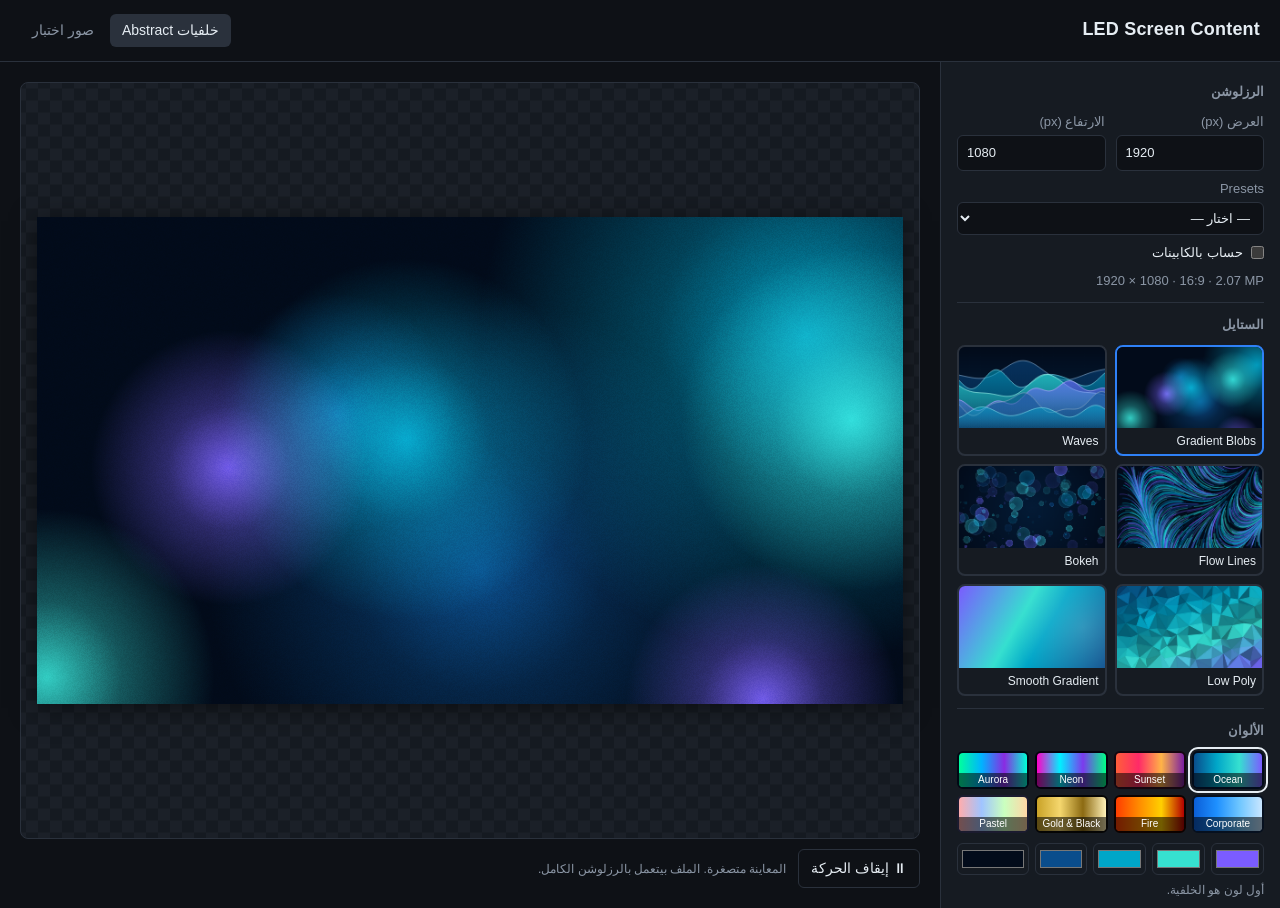
==== index.html @ d9a165c7 "Add company logo overlay to abstract backgrounds Upload an SVG or PNG logo (file picker or drag and " ====
<!doctype html>
<html lang="ar" dir="rtl">
<head>
  <meta charset="utf-8">
  <meta name="viewport" content="width=device-width, initial-scale=1">
  <title>LED Abstract Backgrounds</title>
  <meta name="description" content="خلفيات Abstract صور وفيديو لشاشات الإيفنتات بأي رزلوشن">
  <link rel="stylesheet" href="style.css">
</head>
<body>
  <header class="topbar">
    <h1>LED Screen Content</h1>
    <nav class="tabs" aria-label="الأقسام">
      <a href="index.html" aria-current="page">خلفيات Abstract</a>
      <a href="test-pattern.html" id="otherTab">صور اختبار</a>
    </nav>
  </header>

  <main class="layout">
    <aside class="panel" id="controls">

      <section>
        <h2>الرزلوشن</h2>
        <div class="row">
          <label>العرض (px)<input type="number" id="w" min="1" step="1" value="1920"></label>
          <label>الارتفاع (px)<input type="number" id="h" min="1" step="1" value="1080"></label>
        </div>
        <label>Presets<select id="preset"></select></label>
        <label class="check"><input type="checkbox" id="cabOn"> حساب بالكابينات</label>
        <div id="cabFields" class="cab-fields" hidden>
          <div class="row">
            <label>عدد الأعمدة<input type="number" id="cabCols" min="1" value="12"></label>
            <label>عدد الصفوف<input type="number" id="cabRows" min="1" value="4"></label>
          </div>
          <div class="row">
            <label>عرض الكابينة (px)<input type="number" id="cabW" min="1" value="128"></label>
            <label>ارتفاع الكابينة (px)<input type="number" id="cabH" min="1" value="128"></label>
          </div>
        </div>
        <p class="meta" id="meta"></p>
        <p class="warn" id="warn" hidden></p>
      </section>

      <section>
        <h2>الستايل</h2>
        <div class="styles" id="styles"></div>
      </section>

      <section>
        <h2>الألوان</h2>
        <div class="palettes" id="palettes"></div>
        <div class="colors" id="colors" dir="ltr">
          <input type="color" data-i="0" aria-label="لون الخلفية" title="الخلفية">
          <input type="color" data-i="1" aria-label="لون 1">
          <input type="color" data-i="2" aria-label="لون 2">
          <input type="color" data-i="3" aria-label="لون 3">
          <input type="color" data-i="4" aria-label="لون 4">
        </div>
        <p class="note">أول لون هو الخلفية.</p>
      </section>

      <section>
        <h2>الشكل</h2>
        <button type="button" id="reseed" class="ghost wide">🎲 شكل جديد</button>
        <label>الكثافة
          <input type="range" id="density" min="0" max="1" step="0.05" value="0.5">
        </label>
        <label class="check"><input type="checkbox" id="grain" checked> Grain خفيف (بيقلل الـ banding على الشاشة)</label>
      </section>

      <section>
        <h2>لوجو الشركة</h2>
        <label class="drop" id="logoDrop">
          <input type="file" id="logoFile" accept=".svg,.png,.webp,.jpg,.jpeg,image/svg+xml,image/png,image/webp,image/jpeg">
          <span id="logoDropText">اختار ملف SVG أو PNG، أو اسحبه هنا</span>
        </label>
        <div id="logoControls" hidden>
          <div class="logo-head">
            <img id="logoThumb" alt="">
            <div class="grow">
              <div id="logoName" class="logo-name"></div>
              <div id="logoPx" class="note"></div>
            </div>
            <button type="button" id="logoRemove" class="ghost small">إزالة</button>
          </div>
          <p class="warn" id="logoWarn" hidden></p>
          <label>الحجم (من ارتفاع الشاشة) <output id="logoSizeOut"></output>
            <input type="range" id="logoSize" min="0.03" max="1" step="0.01" value="0.25">
          </label>
          <div class="pos-wrap">
            <div class="pos-grid" id="logoPos" dir="ltr" role="group" aria-label="مكان اللوجو">
              <button type="button" data-a="tl" aria-label="فوق شمال">↖</button>
              <button type="button" data-a="t" aria-label="فوق">↑</button>
              <button type="button" data-a="tr" aria-label="فوق يمين">↗</button>
              <button type="button" data-a="l" aria-label="شمال">←</button>
              <button type="button" data-a="c" aria-label="النص">●</button>
              <button type="button" data-a="r" aria-label="يمين">→</button>
              <button type="button" data-a="bl" aria-label="تحت شمال">↙</button>
              <button type="button" data-a="b" aria-label="تحت">↓</button>
              <button type="button" data-a="br" aria-label="تحت يمين">↘</button>
            </div>
            <p class="note">اختار مكان، أو اسحب اللوجو بالماوس على المعاينة.</p>
          </div>
          <label>البعد عن الحافة
            <input type="range" id="logoMargin" min="0" max="0.25" step="0.005" value="0.05">
          </label>
          <label>الشفافية
            <input type="range" id="logoOpacity" min="0.1" max="1" step="0.05" value="1">
          </label>
        </div>
      </section>

      <section>
        <h2>الحركة (للفيديو)</h2>
        <label>السرعة
          <input type="range" id="speed" min="1" max="4" step="1" value="1">
        </label>
        <div class="row">
          <label>المدة
            <select id="secs">
              <option value="10">10 ثواني</option>
              <option value="15">15 ثانية</option>
              <option value="30" selected>30 ثانية</option>
              <option value="60">60 ثانية</option>
            </select>
          </label>
          <label>FPS
            <select id="fps">
              <option>25</option>
              <option selected>30</option>
              <option>50</option>
              <option>60</option>
            </select>
          </label>
        </div>
        <p class="note">الفيديو بيلف loop من غير قطع: آخر فريم بيكمّل على أول فريم.</p>
      </section>

      <section class="actions">
        <button type="button" id="dlPng" class="primary">تحميل صورة PNG</button>
        <button type="button" id="dlMp4" class="primary alt">تحميل فيديو MP4</button>
        <p class="warn" id="logoWarnShort" hidden></p>
        <p class="note" id="videoInfo"></p>
        <div class="progress" id="progress" hidden>
          <div class="bar"><span id="bar"></span></div>
          <div class="row">
            <span id="progressText" class="grow"></span>
            <button type="button" id="cancel" class="ghost">إلغاء</button>
          </div>
        </div>
        <p class="status" id="status" role="status"></p>
      </section>
    </aside>

    <section class="stage">
      <div class="canvas-wrap" id="wrap">
        <canvas id="canvas" dir="ltr"></canvas>
      </div>
      <div class="stage-bar">
        <button type="button" id="play" class="ghost">⏸ إيقاف الحركة</button>
        <span class="hint" id="hint">المعاينة متصغرة. الملف بيتعمل بالرزلوشن الكامل.</span>
      </div>
    </section>
  </main>

  <script src="save.js"></script>
  <script src="vendor/mp4-muxer.js"></script>
  <script src="generators.js"></script>
  <script src="logo.js"></script>
  <script src="video.js"></script>
  <script src="abstract.js"></script>
</body>
</html>
---- style.css ----
:root {
  --bg: #0e1116;
  --panel: #161b22;
  --line: #2a313c;
  --text: #e6edf3;
  --muted: #8b96a5;
  --accent: #2f81f7;
  --accent-text: #ffffff;
  --warn: #d29922;
  --err: #f85149;
  --ok: #3fb950;
  color-scheme: dark;
}

* { box-sizing: border-box; }

html, body { margin: 0; }

body {
  background: var(--bg);
  color: var(--text);
  font: 14px/1.5 "Segoe UI", Tahoma, Arial, sans-serif;
  min-height: 100vh;
}

.topbar {
  display: flex;
  align-items: baseline;
  gap: 12px;
  flex-wrap: wrap;
  padding: 14px 20px;
  border-bottom: 1px solid var(--line);
}
.topbar h1 { margin: 0; font-size: 18px; letter-spacing: .2px; }
.topbar .sub { color: var(--muted); font-size: 13px; }

.layout {
  display: grid;
  grid-template-columns: 340px 1fr;
  min-height: calc(100vh - 54px);
}

.panel {
  background: var(--panel);
  border-inline-end: 1px solid var(--line);
  padding: 8px 16px 24px;
  overflow-y: auto;
  max-height: calc(100vh - 54px);
  position: sticky;
  top: 0;
}

section { padding: 12px 0; border-bottom: 1px solid var(--line); }
section:last-child { border-bottom: 0; }

h2 { margin: 0 0 10px; font-size: 13px; font-weight: 700; color: var(--muted); text-transform: uppercase; }
h3 { margin: 16px 0 8px; font-size: 13px; color: var(--muted); font-weight: 600; }

label { display: block; font-size: 13px; color: var(--muted); margin-bottom: 8px; }

input[type=number], input[type=text], select {
  display: block;
  width: 100%;
  margin-top: 4px;
  padding: 7px 9px;
  background: var(--bg);
  color: var(--text);
  border: 1px solid var(--line);
  border-radius: 6px;
  font: inherit;
}
input[type=number] { direction: ltr; text-align: left; }
input:focus, select:focus, button:focus-visible { outline: 2px solid var(--accent); outline-offset: 1px; }
input:disabled { opacity: .55; }

.row { display: flex; gap: 10px; }
.row > label { flex: 1; }
.row.btns { flex-wrap: wrap; gap: 8px; }
.grow { flex: 1; }

.check { display: flex; align-items: center; gap: 8px; color: var(--text); cursor: pointer; }
.check input { margin: 0; accent-color: var(--accent); }
h2 .check { color: var(--muted); font-size: 13px; margin: 0; }
input.tiny { display: inline-block; width: 70px; margin: 0; padding: 3px 6px; }

.inline { display: flex; align-items: center; gap: 10px; margin-top: 10px; }
input[type=color] { width: 44px; height: 30px; border: 1px solid var(--line); background: none; border-radius: 6px; padding: 2px; }

.cab-fields { transition: opacity .15s; }
.cab-fields.off { opacity: .4; pointer-events: none; }

.seg { display: flex; flex-wrap: wrap; gap: 6px; }
.seg label { margin: 0; }
.seg input { position: absolute; opacity: 0; pointer-events: none; }
.seg span {
  display: inline-block;
  padding: 6px 10px;
  border: 1px solid var(--line);
  border-radius: 999px;
  color: var(--text);
  cursor: pointer;
  font-size: 13px;
}
.seg input:checked + span { background: var(--accent); border-color: var(--accent); color: var(--accent-text); }
.seg input:focus-visible + span { outline: 2px solid var(--accent); outline-offset: 1px; }

button {
  font: inherit;
  border-radius: 6px;
  padding: 8px 12px;
  cursor: pointer;
  border: 1px solid var(--line);
  background: transparent;
  color: var(--text);
}
button:disabled { opacity: .4; cursor: not-allowed; }
button.primary {
  width: 100%;
  background: var(--accent);
  border-color: var(--accent);
  color: var(--accent-text);
  font-weight: 700;
  padding: 11px;
  font-size: 15px;
}
button.ghost:hover:not(:disabled) { border-color: var(--muted); }
.actions .ghost { width: 100%; margin-top: 8px; }

.swatches { display: flex; gap: 8px; direction: ltr; }
.swatches button {
  flex: 1;
  padding: 10px 0;
  font-weight: 700;
  background: var(--c);
  color: #000;
  border-color: var(--line);
}
.swatches button[data-color="#0000ff"],
.swatches button[data-color="#000000"] { color: #fff; }

.meta { margin: 4px 0 0; color: var(--muted); direction: ltr; text-align: right; font-size: 13px; }
.warn { margin: 8px 0 0; color: var(--warn); font-size: 13px; }
.warn.err { color: var(--err); }
.status { min-height: 1.5em; margin: 10px 0 0; color: var(--ok); font-size: 13px; word-break: break-all; }
.status.err { color: var(--err); }

.stage {
  padding: 20px;
  display: flex;
  flex-direction: column;
  min-width: 0;
}
.canvas-wrap {
  flex: 1;
  display: flex;
  align-items: center;
  justify-content: center;
  background:
    repeating-conic-gradient(#1b2028 0% 25%, #151a21 0% 50%) 50% / 24px 24px;
  border: 1px solid var(--line);
  border-radius: 8px;
  padding: 16px;
  min-height: 300px;
}
canvas {
  display: block;
  max-width: 100%;
  max-height: calc(100vh - 170px);
  width: auto;
  height: auto;
  box-shadow: 0 4px 24px rgba(0, 0, 0, .5);
}
.hint { color: var(--muted); font-size: 12px; margin: 10px 0 0; text-align: center; }

@media (max-width: 820px) {
  .layout { grid-template-columns: 1fr; }
  .panel { position: static; max-height: none; border-inline-end: 0; border-bottom: 1px solid var(--line); padding: 8px 16px 16px; }
  .stage { padding: 16px; order: -1; }
  .canvas-wrap { min-height: 180px; padding: 8px; }
  canvas { max-height: 50vh; }
}

[hidden] { display: none !important; }
.row.btns input { margin-top: 0; min-width: 0; }

/* ---------- navigation ---------- */
.tabs { display: flex; gap: 4px; margin-inline-start: auto; }
.tabs a {
  color: var(--muted);
  text-decoration: none;
  padding: 6px 12px;
  border-radius: 6px;
  font-size: 14px;
}
.tabs a:hover { color: var(--text); background: var(--panel); }
.tabs a[aria-current="page"] { color: var(--text); background: var(--line); }

/* ---------- abstract page ---------- */
.note { color: var(--muted); font-size: 12px; margin: 6px 0 0; }
button.wide { width: 100%; margin-bottom: 10px; }
button.primary.alt { margin-top: 8px; background: transparent; color: var(--text); border-color: var(--accent); }
button.primary.alt:hover:not(:disabled) { background: rgba(47, 129, 247, .15); }
input[type=range] { width: 100%; margin-top: 6px; accent-color: var(--accent); }

.styles { display: grid; grid-template-columns: 1fr 1fr; gap: 8px; }
.style-btn {
  padding: 0;
  overflow: hidden;
  display: flex;
  flex-direction: column;
  border: 2px solid var(--line);
  border-radius: 8px;
}
.style-btn canvas { display: block; width: 100%; height: auto; aspect-ratio: 16 / 9; box-shadow: none; max-height: none; }
.style-btn span { padding: 4px 6px; font-size: 12px; text-align: center; }
.style-btn[aria-pressed="true"] { border-color: var(--accent); }

.palettes { display: grid; grid-template-columns: repeat(4, 1fr); gap: 6px; }
.pal-btn {
  height: 38px;
  padding: 0;
  border: 2px solid;
  border-radius: 6px;
  position: relative;
  outline-offset: 2px;
}
.pal-btn span {
  position: absolute;
  inset: auto 0 0 0;
  font-size: 10px;
  line-height: 1.4;
  background: rgba(0, 0, 0, .55);
  color: #fff;
  border-radius: 0 0 4px 4px;
}
.pal-btn[aria-pressed="true"] { outline: 2px solid var(--text); }
.colors { display: flex; gap: 6px; margin-top: 10px; }
.colors input { flex: 1; width: auto; height: 32px; }
.colors input:first-child { flex: 1.4; }

.progress { margin-top: 12px; }
.progress .bar { height: 8px; background: var(--bg); border: 1px solid var(--line); border-radius: 999px; overflow: hidden; }
.progress .bar span { display: block; height: 100%; width: 0; background: var(--accent); transition: width .2s; }
.progress .row { align-items: center; margin-top: 8px; font-size: 13px; }
.progress .ghost { width: auto; margin: 0; padding: 4px 12px; }

.stage-bar { display: flex; align-items: center; gap: 12px; margin-top: 10px; flex-wrap: wrap; }
.stage-bar .hint { margin: 0; text-align: start; }
#wrap canvas { max-width: none; max-height: none; }

/* ---------- logo ---------- */
.drop {
  display: block;
  position: relative;
  border: 1px dashed var(--muted);
  border-radius: 8px;
  padding: 14px 10px;
  text-align: center;
  color: var(--text);
  cursor: pointer;
  margin-bottom: 10px;
}
.drop:hover, .drop.over { border-color: var(--accent); background: rgba(47, 129, 247, .08); }
.drop input { position: absolute; inset: 0; opacity: 0; cursor: pointer; width: 100%; }
.drop:focus-within { outline: 2px solid var(--accent); outline-offset: 1px; }
.logo-head { display: flex; align-items: center; gap: 10px; margin-bottom: 10px; }
.logo-head img {
  width: 56px; height: 40px; object-fit: contain;
  background: repeating-conic-gradient(#3a414c 0% 25%, #2a313c 0% 50%) 50% / 10px 10px;
  border-radius: 4px; border: 1px solid var(--line);
}
.logo-name { font-size: 13px; word-break: break-all; }
button.small { padding: 4px 10px; font-size: 12px; }
output { color: var(--text); direction: ltr; unicode-bidi: isolate; }
.pos-wrap { display: flex; gap: 12px; align-items: center; margin-bottom: 10px; }
.pos-grid { display: grid; grid-template-columns: repeat(3, 34px); gap: 4px; flex: none; }
.pos-grid button { padding: 0; height: 30px; font-size: 14px; line-height: 1; }
.pos-grid button[aria-pressed="true"] { background: var(--accent); border-color: var(--accent); color: var(--accent-text); }
#canvas.logo-hover { cursor: grab; }
#canvas.logo-drag { cursor: grabbing; }
#canvas.has-logo { touch-action: none; }
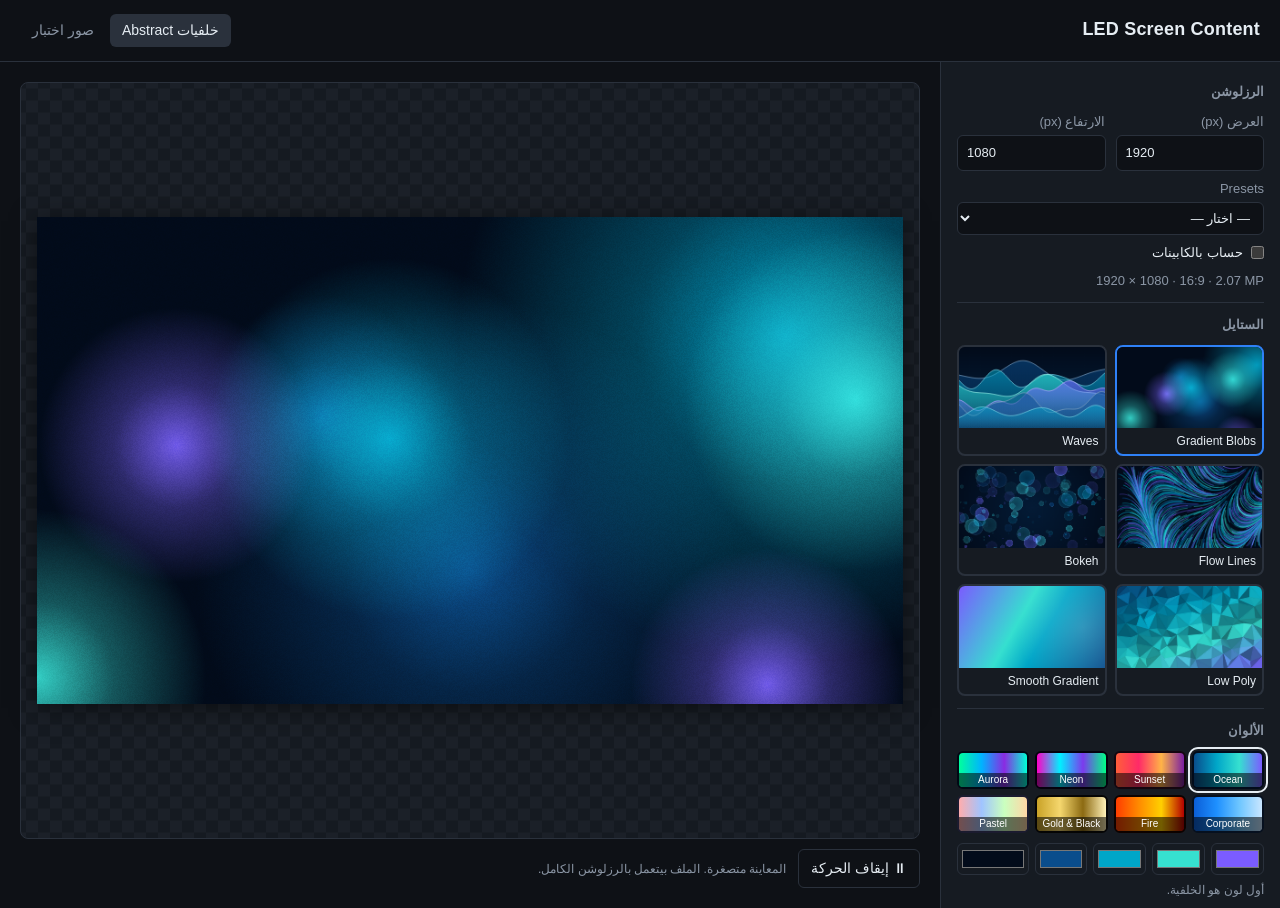
==== commit 82bfcd32: "Add event name text overlay to abstract backgrounds A title and optional second line drawn over the " ====
--- a/index.html
+++ b/index.html
@@ -5,6 +5,9 @@
   <meta name="viewport" content="width=device-width, initial-scale=1">
   <title>LED Abstract Backgrounds</title>
   <meta name="description" content="خلفيات Abstract صور وفيديو لشاشات الإيفنتات بأي رزلوشن">
+  <link rel="preconnect" href="https://fonts.googleapis.com">
+  <link rel="preconnect" href="https://fonts.gstatic.com" crossorigin>
+  <link rel="stylesheet" href="https://fonts.googleapis.com/css2?family=Almarai:wght@400;700;800&family=Cairo:wght@400;700;900&family=Montserrat:wght@400;700;900&family=Tajawal:wght@400;700;900&display=swap">
   <link rel="stylesheet" href="style.css">
 </head>
 <body>
@@ -111,6 +114,48 @@
       </section>
 
       <section>
+        <h2>اسم الإيفنت</h2>
+        <label>النص الرئيسي<input type="text" id="textTitle" maxlength="200" placeholder="مثال: ملتقى الابتكار 2026"></label>
+        <label>سطر تاني (اختياري)<input type="text" id="textSub" maxlength="200" placeholder="مثال: القاهرة · 20 نوفمبر"></label>
+        <div id="textOptions" hidden>
+          <div class="row">
+            <label>الخط<select id="textFont"></select></label>
+            <label>السُمك
+              <select id="textWeight">
+                <option value="400">عادي</option>
+                <option value="700" selected>Bold</option>
+                <option value="900">Black</option>
+              </select>
+            </label>
+          </div>
+          <label>الحجم (من ارتفاع الشاشة) <output id="textSizeOut"></output>
+            <input type="range" id="textSize" min="0.02" max="0.6" step="0.005" value="0.12">
+          </label>
+          <div class="pos-wrap">
+            <div class="pos-grid" id="textPos" dir="ltr" role="group" aria-label="مكان النص">
+              <button type="button" data-a="tl" aria-label="فوق شمال">↖</button>
+              <button type="button" data-a="t" aria-label="فوق">↑</button>
+              <button type="button" data-a="tr" aria-label="فوق يمين">↗</button>
+              <button type="button" data-a="l" aria-label="شمال">←</button>
+              <button type="button" data-a="c" aria-label="النص">●</button>
+              <button type="button" data-a="r" aria-label="يمين">→</button>
+              <button type="button" data-a="bl" aria-label="تحت شمال">↙</button>
+              <button type="button" data-a="b" aria-label="تحت">↓</button>
+              <button type="button" data-a="br" aria-label="تحت يمين">↘</button>
+            </div>
+            <p class="note">اختار مكان، أو اسحب النص بالماوس على المعاينة.</p>
+          </div>
+          <label>البعد عن الحافة
+            <input type="range" id="textMargin" min="0" max="0.25" step="0.005" value="0.05">
+          </label>
+          <div class="row text-row">
+            <label class="inline">اللون <input type="color" id="textColor" value="#ffffff"></label>
+            <label class="check"><input type="checkbox" id="textShadow" checked> ظل خفيف</label>
+          </div>
+        </div>
+      </section>
+
+      <section>
         <h2>الحركة (للفيديو)</h2>
         <label>السرعة
           <input type="range" id="speed" min="1" max="4" step="1" value="1">
@@ -167,6 +212,7 @@
   <script src="vendor/mp4-muxer.js"></script>
   <script src="generators.js"></script>
   <script src="logo.js"></script>
+  <script src="text.js"></script>
   <script src="video.js"></script>
   <script src="abstract.js"></script>
 </body>
--- a/style.css
+++ b/style.css
@@ -279,3 +279,5 @@
 #canvas.logo-hover { cursor: grab; }
 #canvas.logo-drag { cursor: grabbing; }
 #canvas.has-logo { touch-action: none; }
+.text-row { align-items: center; justify-content: space-between; }
+.text-row label { flex: none; margin: 0; }
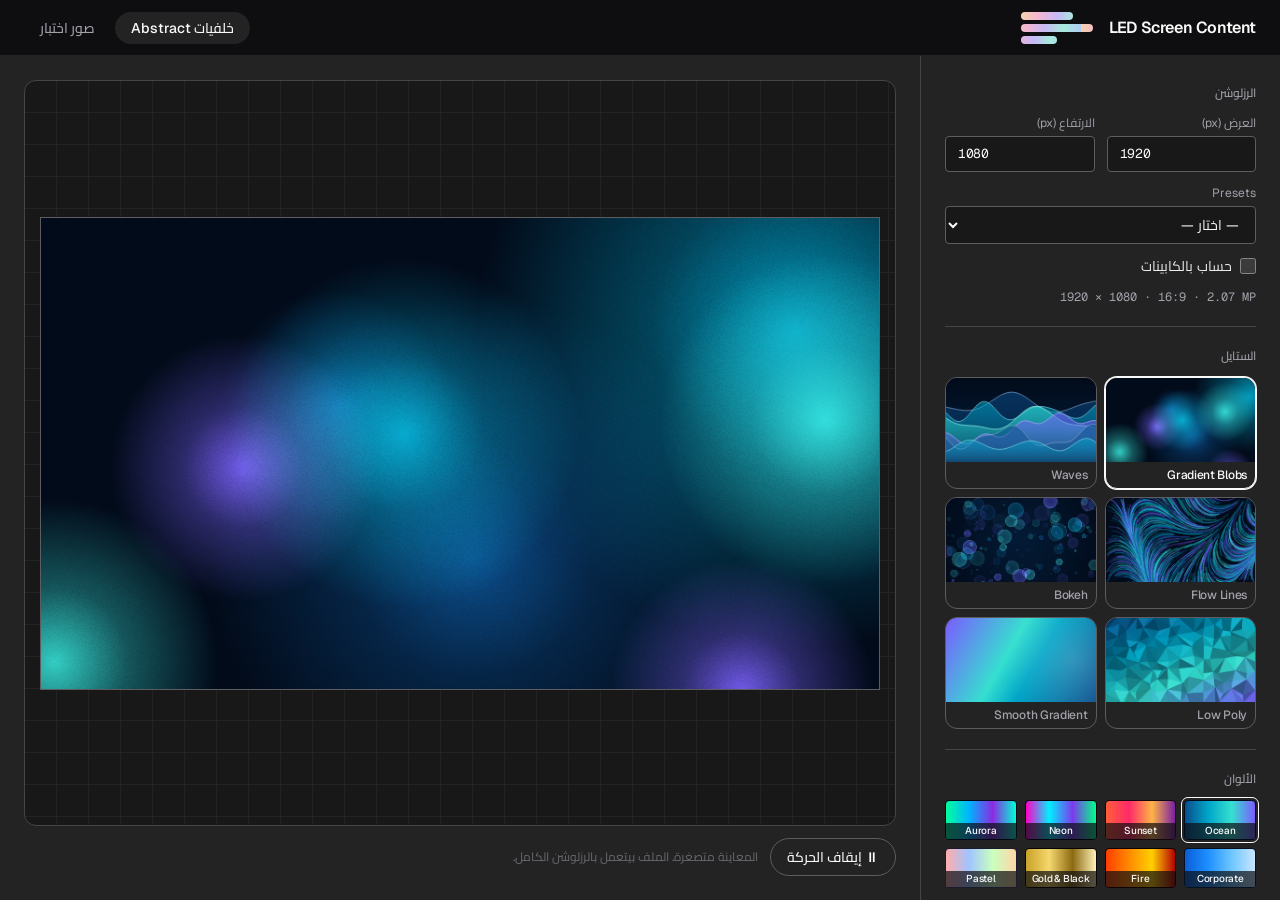
==== commit 0ff3ef4b: "Restyle both pages with a dark console theme Charcoal canvas with a darker sticky nav band, hairline" ====
--- a/index.html
+++ b/index.html
@@ -7,12 +7,13 @@
   <meta name="description" content="خلفيات Abstract صور وفيديو لشاشات الإيفنتات بأي رزلوشن">
   <link rel="preconnect" href="https://fonts.googleapis.com">
   <link rel="preconnect" href="https://fonts.gstatic.com" crossorigin>
-  <link rel="stylesheet" href="https://fonts.googleapis.com/css2?family=Almarai:wght@400;700;800&family=Cairo:wght@400;700;900&family=Montserrat:wght@400;700;900&family=Tajawal:wght@400;700;900&display=swap">
+  <link rel="stylesheet" href="https://fonts.googleapis.com/css2?family=Almarai:wght@400;700;800&family=Cairo:wght@400;500;600;700;900&family=Geist:wght@400;500;600;700&family=Geist+Mono:wght@400;500&family=Montserrat:wght@400;700;900&family=Tajawal:wght@400;700;900&display=swap">
   <link rel="stylesheet" href="style.css">
 </head>
 <body>
   <header class="topbar">
     <h1>LED Screen Content</h1>
+    <span class="aurora" aria-hidden="true"><i></i><i></i><i></i></span>
     <nav class="tabs" aria-label="الأقسام">
       <a href="index.html" aria-current="page">خلفيات Abstract</a>
       <a href="test-pattern.html" id="otherTab">صور اختبار</a>
--- a/style.css
+++ b/style.css
@@ -1,14 +1,31 @@
+/* Midnight console theme: one dark-gray world, white as the only action colour,
+   hairline borders for structure, and the aurora gradient as pure decoration. */
 :root {
-  --bg: #0e1116;
-  --panel: #161b22;
-  --line: #2a313c;
-  --text: #e6edf3;
-  --muted: #8b96a5;
-  --accent: #2f81f7;
-  --accent-text: #ffffff;
-  --warn: #d29922;
-  --err: #f85149;
-  --ok: #3fb950;
+  /* colours */
+  --color-console-charcoal: #232324;
+  --color-bone-white: #fafafa;
+  --color-true-black: #000000;
+  --color-off-white: #ebeced;
+  --color-mute-gray: #a1a1aa;
+  --color-wire-gray: #5c5c61;
+  --color-recess-black: #181818;
+  --color-nav-ink: #0e0e10;
+  --color-smoke: #454546;
+  --color-ash: #696970;
+  --gradient-aurora: linear-gradient(to right, #f6d1ac, #f3b5d2, #c7b8f5, #a7eadc, #afcdf6);
+
+  /* type: Geist for Latin; Arabic glyphs fall back to Cairo */
+  --font-sans: "Geist", "Cairo", Inter, system-ui, -apple-system, "Segoe UI", sans-serif;
+  --font-mono: "Geist Mono", "Cairo", "JetBrains Mono", ui-monospace, Menlo, Consolas, monospace;
+  --tracking: -0.025em;
+
+  /* shape: closed radius scale 4 / 12 / 9999 */
+  --radius-sm: 4px;
+  --radius-card: 12px;
+  --radius-pill: 9999px;
+  --shadow-subtle: rgba(0, 0, 0, 0.1) 0px 1px 3px 0px, rgba(0, 0, 0, 0.1) 0px 1px 2px -1px;
+
+  --nav-h: 56px;
   color-scheme: dark;
 }
 
@@ -17,135 +34,225 @@
 html, body { margin: 0; }
 
 body {
-  background: var(--bg);
-  color: var(--text);
-  font: 14px/1.5 "Segoe UI", Tahoma, Arial, sans-serif;
+  background: var(--color-console-charcoal);
+  color: var(--color-bone-white);
+  font-family: var(--font-sans);
+  font-size: 14px;
+  line-height: 20px;
+  font-weight: 400;
   min-height: 100vh;
-}
-
+  -webkit-font-smoothing: antialiased;
+}
+
+/* Negative tracking only on Latin/numeric text: on Arabic it breaks letter joining. */
+.latin, h1, output, .meta, .mono, input[type=number], .style-btn span, .pal-btn span, .pos-grid button {
+  letter-spacing: var(--tracking);
+  font-feature-settings: "ss01" on, "cv11" on;
+}
+.mono, .meta { font-family: var(--font-mono); letter-spacing: 0; }
+
+/* ---------- navigation ---------- */
 .topbar {
+  position: sticky;
+  top: 0;
+  z-index: 10;
   display: flex;
-  align-items: baseline;
-  gap: 12px;
-  flex-wrap: wrap;
-  padding: 14px 20px;
-  border-bottom: 1px solid var(--line);
-}
-.topbar h1 { margin: 0; font-size: 18px; letter-spacing: .2px; }
-.topbar .sub { color: var(--muted); font-size: 13px; }
-
+  align-items: center;
+  gap: 16px;
+  height: var(--nav-h);
+  padding: 0 24px;
+  background: var(--color-nav-ink);
+  border-bottom: 1px solid var(--color-console-charcoal);
+}
+.topbar h1 {
+  margin: 0;
+  font-size: 16px;
+  line-height: 24px;
+  font-weight: 600;
+  white-space: nowrap;
+}
+
+/* the one decorative splash of colour: fragmented aurora bars */
+.aurora { display: flex; flex-direction: column; gap: 4px; width: 72px; flex: none; }
+.aurora i { display: block; height: 8px; border-radius: var(--radius-pill); background: var(--gradient-aurora); background-size: 72px 8px; }
+.aurora i:nth-child(1) { width: 52px; }
+.aurora i:nth-child(2) { width: 72px; margin-inline-start: 12px; background-position: -12px 0; }
+.aurora i:nth-child(3) { width: 36px; margin-inline-start: 24px; background-position: -24px 0; }
+[dir=rtl] .aurora i:nth-child(2) { margin-inline-start: 0; margin-inline-end: 12px; }
+[dir=rtl] .aurora i:nth-child(3) { margin-inline-start: 0; margin-inline-end: 24px; }
+.aurora { direction: ltr; }
+
+.tabs { display: flex; gap: 4px; margin-inline-start: auto; }
+.tabs a {
+  color: var(--color-mute-gray);
+  text-decoration: none;
+  padding: 6px 16px;
+  border-radius: var(--radius-pill);
+  font-size: 14px;
+  font-weight: 500;
+}
+.tabs a:hover { color: var(--color-bone-white); }
+.tabs a[aria-current="page"] { color: var(--color-bone-white); background: var(--color-console-charcoal); }
+.tabs a:focus-visible { outline: 1px solid var(--color-bone-white); outline-offset: 2px; }
+
+/* ---------- layout ---------- */
 .layout {
   display: grid;
-  grid-template-columns: 340px 1fr;
-  min-height: calc(100vh - 54px);
+  grid-template-columns: 360px 1fr;
+  min-height: calc(100vh - var(--nav-h));
 }
 
 .panel {
-  background: var(--panel);
-  border-inline-end: 1px solid var(--line);
-  padding: 8px 16px 24px;
+  border-inline-end: 1px solid var(--color-smoke);
+  padding: 8px 24px 32px;
   overflow-y: auto;
-  max-height: calc(100vh - 54px);
+  max-height: calc(100vh - var(--nav-h));
   position: sticky;
-  top: 0;
-}
-
-section { padding: 12px 0; border-bottom: 1px solid var(--line); }
+  top: var(--nav-h);
+}
+
+section { padding: 20px 0; border-bottom: 1px solid var(--color-smoke); }
 section:last-child { border-bottom: 0; }
 
-h2 { margin: 0 0 10px; font-size: 13px; font-weight: 700; color: var(--muted); text-transform: uppercase; }
-h3 { margin: 16px 0 8px; font-size: 13px; color: var(--muted); font-weight: 600; }
-
-label { display: block; font-size: 13px; color: var(--muted); margin-bottom: 8px; }
-
+h2 {
+  margin: 0 0 12px;
+  font-size: 12px;
+  line-height: 18px;
+  font-weight: 500;
+  color: var(--color-mute-gray);
+}
+h3 { margin: 20px 0 8px; font-size: 12px; line-height: 18px; color: var(--color-mute-gray); font-weight: 500; }
+
+label { display: block; font-size: 12px; line-height: 18px; color: var(--color-mute-gray); margin-bottom: 12px; }
+
+/* ---------- inputs: recessed into the canvas ---------- */
 input[type=number], input[type=text], select {
   display: block;
   width: 100%;
   margin-top: 4px;
-  padding: 7px 9px;
-  background: var(--bg);
-  color: var(--text);
-  border: 1px solid var(--line);
-  border-radius: 6px;
+  padding: 8px 12px;
+  background: var(--color-recess-black);
+  color: var(--color-bone-white);
+  border: 1px solid var(--color-wire-gray);
+  border-radius: var(--radius-sm);
   font: inherit;
-}
-input[type=number] { direction: ltr; text-align: left; }
-input:focus, select:focus, button:focus-visible { outline: 2px solid var(--accent); outline-offset: 1px; }
-input:disabled { opacity: .55; }
-
-.row { display: flex; gap: 10px; }
+  font-size: 14px;
+}
+input::placeholder { color: var(--color-ash); }
+input[type=number] { direction: ltr; text-align: left; font-family: var(--font-mono); font-size: 13px; }
+input:focus, select:focus { outline: none; border-color: var(--color-bone-white); }
+button:focus-visible, .seg input:focus-visible + span { outline: 1px solid var(--color-bone-white); outline-offset: 2px; }
+input:disabled, select:disabled { opacity: .5; }
+
+input[type=range] { width: 100%; margin-top: 8px; accent-color: var(--color-bone-white); }
+input[type=range]:disabled { opacity: .35; }
+input[type=color] {
+  width: 44px; height: 32px; padding: 2px;
+  border: 1px solid var(--color-wire-gray);
+  border-radius: var(--radius-sm);
+  background: var(--color-recess-black);
+  cursor: pointer;
+}
+
+.row { display: flex; gap: 12px; }
 .row > label { flex: 1; }
 .row.btns { flex-wrap: wrap; gap: 8px; }
+.row.btns input { margin-top: 0; min-width: 0; }
 .grow { flex: 1; }
 
-.check { display: flex; align-items: center; gap: 8px; color: var(--text); cursor: pointer; }
-.check input { margin: 0; accent-color: var(--accent); }
-h2 .check { color: var(--muted); font-size: 13px; margin: 0; }
-input.tiny { display: inline-block; width: 70px; margin: 0; padding: 3px 6px; }
-
-.inline { display: flex; align-items: center; gap: 10px; margin-top: 10px; }
-input[type=color] { width: 44px; height: 30px; border: 1px solid var(--line); background: none; border-radius: 6px; padding: 2px; }
+.check { display: flex; align-items: center; gap: 8px; color: var(--color-off-white); cursor: pointer; font-size: 14px; line-height: 20px; }
+.check input { margin: 0; accent-color: var(--color-bone-white); width: 16px; height: 16px; }
+h2 .check { color: var(--color-mute-gray); font-size: 12px; margin: 0; }
+input.tiny { display: inline-block; width: 72px; margin: 0; padding: 4px 8px; }
+
+.inline { display: flex; align-items: center; gap: 12px; margin-top: 12px; }
 
 .cab-fields { transition: opacity .15s; }
 .cab-fields.off { opacity: .4; pointer-events: none; }
 
-.seg { display: flex; flex-wrap: wrap; gap: 6px; }
+/* segmented choice (test-pattern backgrounds) */
+.seg { display: flex; flex-wrap: wrap; gap: 8px; }
 .seg label { margin: 0; }
 .seg input { position: absolute; opacity: 0; pointer-events: none; }
 .seg span {
   display: inline-block;
-  padding: 6px 10px;
-  border: 1px solid var(--line);
-  border-radius: 999px;
-  color: var(--text);
+  padding: 4px 12px;
+  border: 1px solid var(--color-wire-gray);
+  border-radius: var(--radius-pill);
+  color: var(--color-off-white);
   cursor: pointer;
   font-size: 13px;
 }
-.seg input:checked + span { background: var(--accent); border-color: var(--accent); color: var(--accent-text); }
-.seg input:focus-visible + span { outline: 2px solid var(--accent); outline-offset: 1px; }
-
+.seg input:checked + span { background: var(--color-bone-white); border-color: var(--color-bone-white); color: var(--color-true-black); font-weight: 500; }
+
+/* ---------- buttons: pills only ---------- */
 button {
   font: inherit;
-  border-radius: 6px;
-  padding: 8px 12px;
+  font-size: 14px;
+  font-weight: 500;
+  border-radius: var(--radius-pill);
+  padding: 8px 16px;
   cursor: pointer;
-  border: 1px solid var(--line);
+  border: 1px solid var(--color-wire-gray);
   background: transparent;
-  color: var(--text);
+  color: var(--color-bone-white);
 }
 button:disabled { opacity: .4; cursor: not-allowed; }
+button.ghost:hover:not(:disabled) { border-color: var(--color-bone-white); }
+
 button.primary {
   width: 100%;
-  background: var(--accent);
-  border-color: var(--accent);
-  color: var(--accent-text);
-  font-weight: 700;
-  padding: 11px;
-  font-size: 15px;
-}
-button.ghost:hover:not(:disabled) { border-color: var(--muted); }
+  padding: 10px 20px;
+  background: var(--color-bone-white);
+  border-color: var(--color-bone-white);
+  color: var(--color-nav-ink);
+  box-shadow: var(--shadow-subtle);
+}
+button.primary.alt {
+  margin-top: 8px;
+  background: transparent;
+  border-color: var(--color-wire-gray);
+  color: var(--color-bone-white);
+  box-shadow: none;
+}
+button.primary.alt:hover:not(:disabled) { border-color: var(--color-bone-white); }
 .actions .ghost { width: 100%; margin-top: 8px; }
-
+button.wide { width: 100%; margin-bottom: 12px; }
+button.small { padding: 4px 12px; font-size: 12px; }
+
+/* full-field colour buttons are content, not chrome: they keep their colours */
 .swatches { display: flex; gap: 8px; direction: ltr; }
 .swatches button {
   flex: 1;
-  padding: 10px 0;
-  font-weight: 700;
+  padding: 8px 0;
+  font-family: var(--font-mono);
   background: var(--c);
-  color: #000;
-  border-color: var(--line);
+  color: var(--color-true-black);
+  border-color: var(--color-wire-gray);
 }
 .swatches button[data-color="#0000ff"],
-.swatches button[data-color="#000000"] { color: #fff; }
-
-.meta { margin: 4px 0 0; color: var(--muted); direction: ltr; text-align: right; font-size: 13px; }
-.warn { margin: 8px 0 0; color: var(--warn); font-size: 13px; }
-.warn.err { color: var(--err); }
-.status { min-height: 1.5em; margin: 10px 0 0; color: var(--ok); font-size: 13px; word-break: break-all; }
-.status.err { color: var(--err); }
-
+.swatches button[data-color="#000000"] { color: var(--color-bone-white); }
+
+/* ---------- feedback: weight and contrast, no signal colours ---------- */
+.meta { margin: 4px 0 0; color: var(--color-mute-gray); direction: ltr; text-align: right; font-size: 12px; line-height: 18px; }
+.note { color: var(--color-ash); font-size: 12px; line-height: 18px; margin: 8px 0 0; }
+.warn {
+  margin: 12px 0 0;
+  padding: 8px 12px;
+  background: var(--color-recess-black);
+  border: 1px solid var(--color-wire-gray);
+  border-radius: var(--radius-sm);
+  color: var(--color-off-white);
+  font-size: 12px;
+  line-height: 18px;
+}
+.warn.err { border-color: var(--color-bone-white); color: var(--color-bone-white); font-weight: 600; }
+.status { min-height: 18px; margin: 12px 0 0; color: var(--color-mute-gray); font-size: 12px; line-height: 18px; word-break: break-all; }
+.status.err { color: var(--color-bone-white); font-weight: 600; }
+
+/* ---------- stage with blueprint grid ---------- */
 .stage {
-  padding: 20px;
+  padding: 24px;
   display: flex;
   flex-direction: column;
   min-width: 0;
@@ -155,129 +262,136 @@
   display: flex;
   align-items: center;
   justify-content: center;
-  background:
-    repeating-conic-gradient(#1b2028 0% 25%, #151a21 0% 50%) 50% / 24px 24px;
-  border: 1px solid var(--line);
-  border-radius: 8px;
+  background-color: var(--color-recess-black);
+  background-image:
+    linear-gradient(var(--color-console-charcoal) 1px, transparent 1px),
+    linear-gradient(90deg, var(--color-console-charcoal) 1px, transparent 1px);
+  background-size: 32px 32px;
+  background-position: -1px -1px;
+  border: 1px solid var(--color-smoke);
+  border-radius: var(--radius-card);
   padding: 16px;
   min-height: 300px;
 }
 canvas {
   display: block;
   max-width: 100%;
-  max-height: calc(100vh - 170px);
+  max-height: calc(100vh - 180px);
   width: auto;
   height: auto;
-  box-shadow: 0 4px 24px rgba(0, 0, 0, .5);
-}
-.hint { color: var(--muted); font-size: 12px; margin: 10px 0 0; text-align: center; }
-
-@media (max-width: 820px) {
-  .layout { grid-template-columns: 1fr; }
-  .panel { position: static; max-height: none; border-inline-end: 0; border-bottom: 1px solid var(--line); padding: 8px 16px 16px; }
-  .stage { padding: 16px; order: -1; }
-  .canvas-wrap { min-height: 180px; padding: 8px; }
-  canvas { max-height: 50vh; }
-}
-
-[hidden] { display: none !important; }
-.row.btns input { margin-top: 0; min-width: 0; }
-
-/* ---------- navigation ---------- */
-.tabs { display: flex; gap: 4px; margin-inline-start: auto; }
-.tabs a {
-  color: var(--muted);
-  text-decoration: none;
-  padding: 6px 12px;
-  border-radius: 6px;
-  font-size: 14px;
-}
-.tabs a:hover { color: var(--text); background: var(--panel); }
-.tabs a[aria-current="page"] { color: var(--text); background: var(--line); }
+  outline: 1px solid var(--color-wire-gray);
+}
+#wrap canvas { max-width: none; max-height: none; }
+.hint { color: var(--color-ash); font-size: 12px; line-height: 18px; margin: 12px 0 0; text-align: center; }
+.stage-bar { display: flex; align-items: center; gap: 12px; margin-top: 12px; flex-wrap: wrap; }
+.stage-bar .hint { margin: 0; text-align: start; }
 
 /* ---------- abstract page ---------- */
-.note { color: var(--muted); font-size: 12px; margin: 6px 0 0; }
-button.wide { width: 100%; margin-bottom: 10px; }
-button.primary.alt { margin-top: 8px; background: transparent; color: var(--text); border-color: var(--accent); }
-button.primary.alt:hover:not(:disabled) { background: rgba(47, 129, 247, .15); }
-input[type=range] { width: 100%; margin-top: 6px; accent-color: var(--accent); }
-
 .styles { display: grid; grid-template-columns: 1fr 1fr; gap: 8px; }
 .style-btn {
   padding: 0;
   overflow: hidden;
   display: flex;
   flex-direction: column;
-  border: 2px solid var(--line);
-  border-radius: 8px;
-}
-.style-btn canvas { display: block; width: 100%; height: auto; aspect-ratio: 16 / 9; box-shadow: none; max-height: none; }
-.style-btn span { padding: 4px 6px; font-size: 12px; text-align: center; }
-.style-btn[aria-pressed="true"] { border-color: var(--accent); }
-
-.palettes { display: grid; grid-template-columns: repeat(4, 1fr); gap: 6px; }
+  border: 1px solid var(--color-wire-gray);
+  border-radius: var(--radius-card);
+  background: var(--color-console-charcoal);
+}
+.style-btn canvas { display: block; width: 100%; height: auto; aspect-ratio: 16 / 9; outline: none; max-height: none; }
+.style-btn span { padding: 4px 8px; font-size: 12px; line-height: 18px; text-align: center; color: var(--color-mute-gray); }
+.style-btn:hover:not(:disabled) { border-color: var(--color-mute-gray); }
+.style-btn[aria-pressed="true"] { border-color: var(--color-bone-white); box-shadow: 0 0 0 1px var(--color-bone-white); }
+.style-btn[aria-pressed="true"] span { color: var(--color-bone-white); font-weight: 500; }
+
+.palettes { display: grid; grid-template-columns: repeat(4, 1fr); gap: 8px; }
 .pal-btn {
-  height: 38px;
+  height: 40px;
   padding: 0;
-  border: 2px solid;
-  border-radius: 6px;
+  border: 1px solid;
+  border-radius: var(--radius-sm);
   position: relative;
-  outline-offset: 2px;
+  overflow: hidden;
 }
 .pal-btn span {
   position: absolute;
   inset: auto 0 0 0;
   font-size: 10px;
-  line-height: 1.4;
-  background: rgba(0, 0, 0, .55);
-  color: #fff;
-  border-radius: 0 0 4px 4px;
-}
-.pal-btn[aria-pressed="true"] { outline: 2px solid var(--text); }
-.colors { display: flex; gap: 6px; margin-top: 10px; }
+  line-height: 16px;
+  font-weight: 500;
+  background: rgba(14, 14, 16, .7);
+  color: var(--color-bone-white);
+}
+.pal-btn[aria-pressed="true"] { outline: 1px solid var(--color-bone-white); outline-offset: 2px; }
+.colors { display: flex; gap: 8px; margin-top: 12px; }
 .colors input { flex: 1; width: auto; height: 32px; }
 .colors input:first-child { flex: 1.4; }
 
 .progress { margin-top: 12px; }
-.progress .bar { height: 8px; background: var(--bg); border: 1px solid var(--line); border-radius: 999px; overflow: hidden; }
-.progress .bar span { display: block; height: 100%; width: 0; background: var(--accent); transition: width .2s; }
-.progress .row { align-items: center; margin-top: 8px; font-size: 13px; }
+.progress .bar { height: 8px; background: var(--color-recess-black); border: 1px solid var(--color-wire-gray); border-radius: var(--radius-pill); overflow: hidden; }
+.progress .bar span { display: block; height: 100%; width: 0; background: var(--color-bone-white); transition: width .2s; }
+.progress .row { align-items: center; margin-top: 8px; font-size: 12px; color: var(--color-mute-gray); }
 .progress .ghost { width: auto; margin: 0; padding: 4px 12px; }
 
-.stage-bar { display: flex; align-items: center; gap: 12px; margin-top: 10px; flex-wrap: wrap; }
-.stage-bar .hint { margin: 0; text-align: start; }
-#wrap canvas { max-width: none; max-height: none; }
-
-/* ---------- logo ---------- */
+/* ---------- logo & text overlays ---------- */
 .drop {
   display: block;
   position: relative;
-  border: 1px dashed var(--muted);
-  border-radius: 8px;
-  padding: 14px 10px;
+  border: 1px dashed var(--color-wire-gray);
+  border-radius: var(--radius-card);
+  background: var(--color-recess-black);
+  padding: 16px 12px;
   text-align: center;
-  color: var(--text);
+  color: var(--color-off-white);
+  font-size: 14px;
   cursor: pointer;
-  margin-bottom: 10px;
-}
-.drop:hover, .drop.over { border-color: var(--accent); background: rgba(47, 129, 247, .08); }
+  margin-bottom: 12px;
+}
+.drop:hover, .drop.over { border-color: var(--color-bone-white); }
 .drop input { position: absolute; inset: 0; opacity: 0; cursor: pointer; width: 100%; }
-.drop:focus-within { outline: 2px solid var(--accent); outline-offset: 1px; }
-.logo-head { display: flex; align-items: center; gap: 10px; margin-bottom: 10px; }
+.drop:focus-within { outline: 1px solid var(--color-bone-white); outline-offset: 2px; }
+.logo-head { display: flex; align-items: center; gap: 12px; margin-bottom: 12px; }
 .logo-head img {
   width: 56px; height: 40px; object-fit: contain;
-  background: repeating-conic-gradient(#3a414c 0% 25%, #2a313c 0% 50%) 50% / 10px 10px;
-  border-radius: 4px; border: 1px solid var(--line);
-}
-.logo-name { font-size: 13px; word-break: break-all; }
-button.small { padding: 4px 10px; font-size: 12px; }
-output { color: var(--text); direction: ltr; unicode-bidi: isolate; }
-.pos-wrap { display: flex; gap: 12px; align-items: center; margin-bottom: 10px; }
-.pos-grid { display: grid; grid-template-columns: repeat(3, 34px); gap: 4px; flex: none; }
-.pos-grid button { padding: 0; height: 30px; font-size: 14px; line-height: 1; }
-.pos-grid button[aria-pressed="true"] { background: var(--accent); border-color: var(--accent); color: var(--accent-text); }
+  background: repeating-conic-gradient(var(--color-smoke) 0% 25%, var(--color-console-charcoal) 0% 50%) 50% / 8px 8px;
+  border-radius: var(--radius-sm);
+  border: 1px solid var(--color-wire-gray);
+}
+.logo-name { font-size: 13px; line-height: 20px; word-break: break-all; }
+output { color: var(--color-bone-white); direction: ltr; unicode-bidi: isolate; font-family: var(--font-mono); font-size: 12px; }
+
+.pos-wrap { display: flex; gap: 12px; align-items: center; margin-bottom: 12px; }
+.pos-grid { display: grid; grid-template-columns: repeat(3, 32px); gap: 4px; flex: none; }
+.pos-grid button {
+  padding: 0;
+  height: 28px;
+  font-size: 13px;
+  line-height: 1;
+  border-radius: var(--radius-sm);
+  color: var(--color-mute-gray);
+  background: var(--color-recess-black);
+}
+.pos-grid button:hover { color: var(--color-bone-white); border-color: var(--color-mute-gray); }
+.pos-grid button[aria-pressed="true"] { background: var(--color-bone-white); border-color: var(--color-bone-white); color: var(--color-true-black); }
+
 #canvas.logo-hover { cursor: grab; }
 #canvas.logo-drag { cursor: grabbing; }
 #canvas.has-logo { touch-action: none; }
 .text-row { align-items: center; justify-content: space-between; }
 .text-row label { flex: none; margin: 0; }
+
+[hidden] { display: none !important; }
+
+/* ---------- phone ---------- */
+@media (max-width: 820px) {
+  .topbar { padding: 0 16px; gap: 12px; }
+  .aurora { display: none; }
+  .layout { grid-template-columns: 1fr; }
+  .panel { position: static; max-height: none; border-inline-end: 0; border-bottom: 1px solid var(--color-smoke); padding: 8px 16px 16px; }
+  .stage { padding: 16px; order: -1; }
+  .canvas-wrap { min-height: 180px; padding: 8px; }
+  canvas { max-height: 50vh; }
+}
+@media (max-width: 420px) {
+  .topbar h1 { font-size: 14px; }
+  .tabs a { padding: 6px 10px; font-size: 13px; }
+}
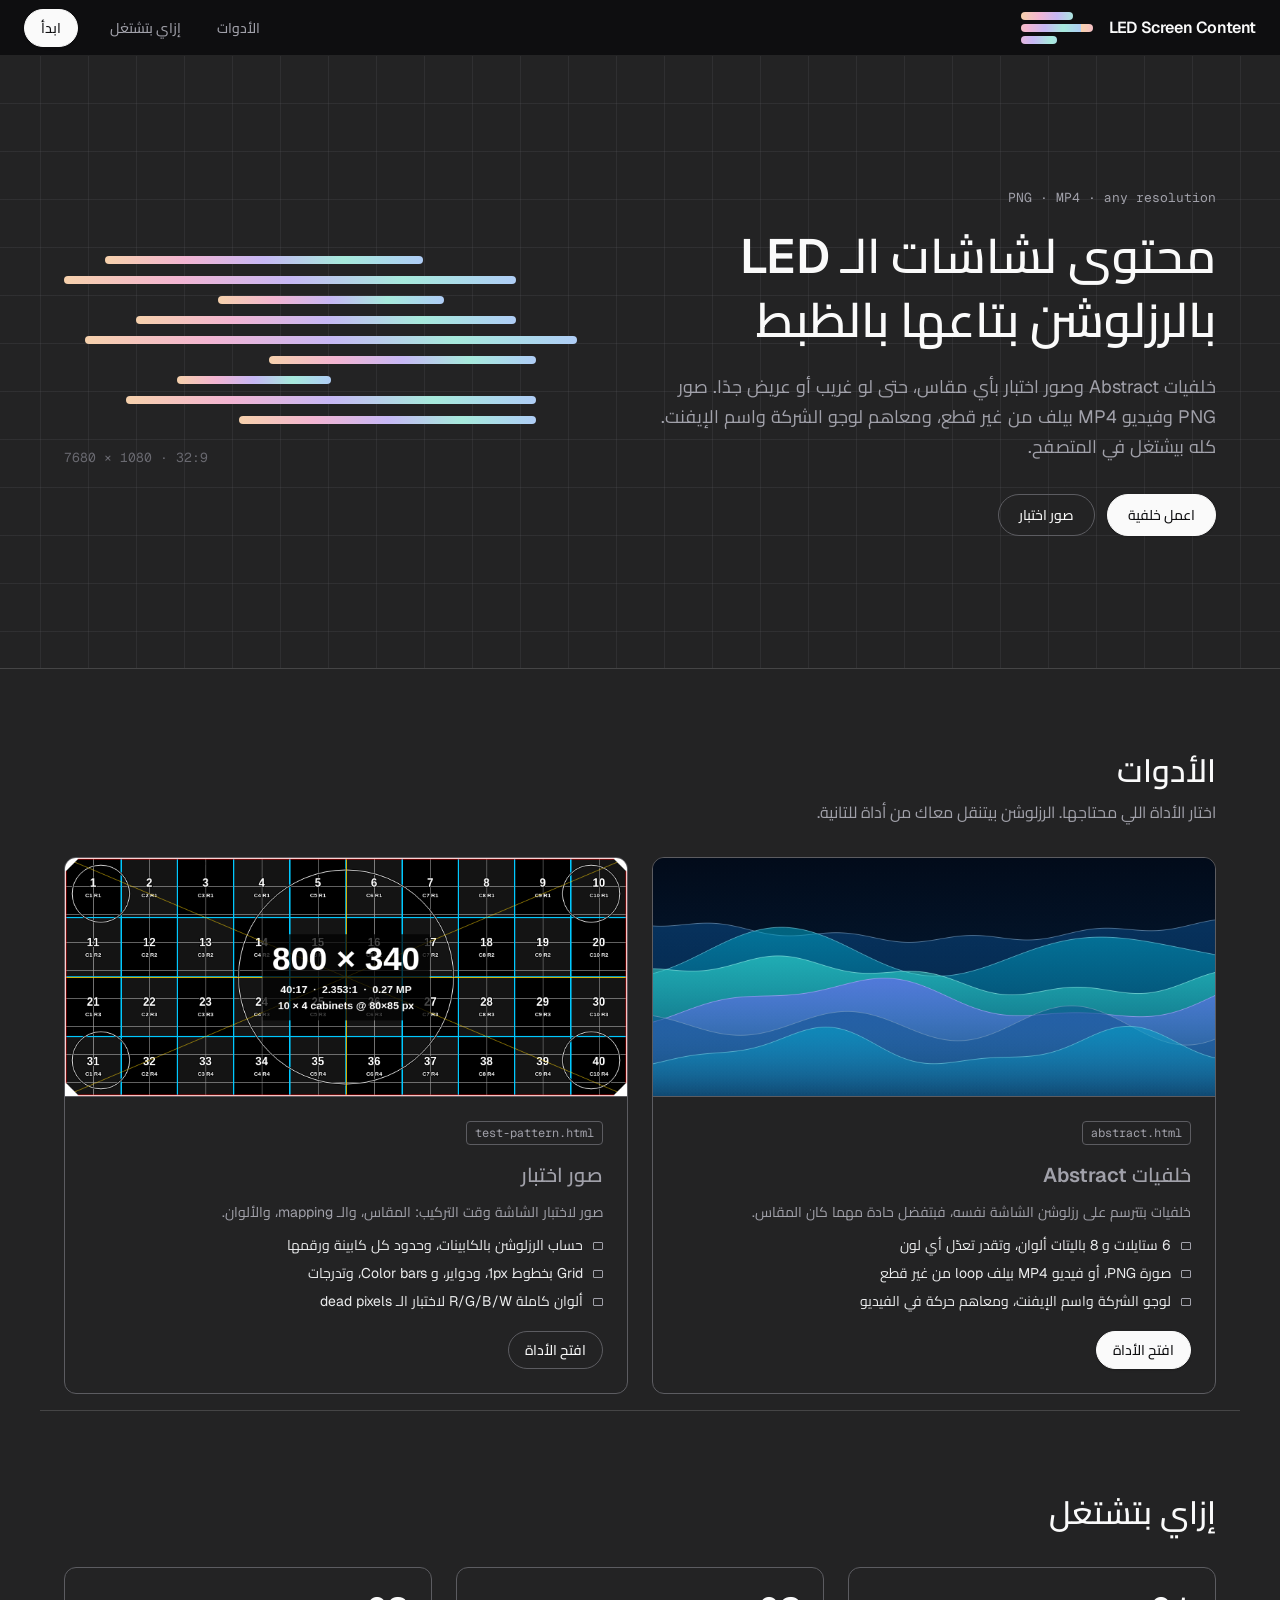
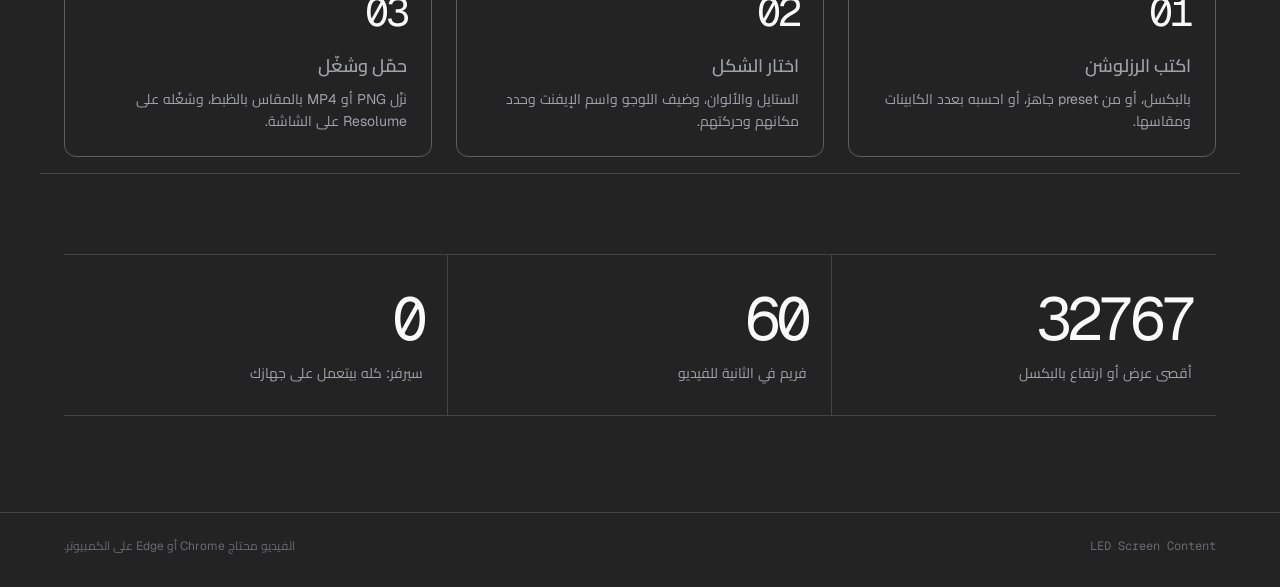
==== commit a1a81a91: "Add home page with tool picker, and logo/text motion in videos New index.html in the console theme: " ====
--- a/index.html
+++ b/index.html
@@ -3,218 +3,138 @@
 <head>
   <meta charset="utf-8">
   <meta name="viewport" content="width=device-width, initial-scale=1">
-  <title>LED Abstract Backgrounds</title>
-  <meta name="description" content="خلفيات Abstract صور وفيديو لشاشات الإيفنتات بأي رزلوشن">
+  <title>LED Screen Content</title>
+  <meta name="description" content="أدوات لعمل محتوى شاشات الـ LED بأي رزلوشن: خلفيات Abstract صور وفيديو، وصور اختبار.">
+  <script>
+    // links shared before the home page existed pointed at index.html with the
+    // backgrounds settings in the hash: send them on to the backgrounds tool
+    if (/(^#|&)(w|style|pal|cabOn)=/.test(location.hash)) location.replace('abstract.html' + location.hash);
+  </script>
   <link rel="preconnect" href="https://fonts.googleapis.com">
   <link rel="preconnect" href="https://fonts.gstatic.com" crossorigin>
-  <link rel="stylesheet" href="https://fonts.googleapis.com/css2?family=Almarai:wght@400;700;800&family=Cairo:wght@400;500;600;700;900&family=Geist:wght@400;500;600;700&family=Geist+Mono:wght@400;500&family=Montserrat:wght@400;700;900&family=Tajawal:wght@400;700;900&display=swap">
+  <link rel="stylesheet" href="https://fonts.googleapis.com/css2?family=Cairo:wght@400;500;600;700&family=Geist:wght@400;500;600;700&family=Geist+Mono:wght@400;500&display=swap">
   <link rel="stylesheet" href="style.css">
 </head>
-<body>
+<body class="home">
   <header class="topbar">
-    <h1>LED Screen Content</h1>
-    <span class="aurora" aria-hidden="true"><i></i><i></i><i></i></span>
+    <a class="brand" href="index.html" aria-label="الصفحة الرئيسية">
+      <h1>LED Screen Content</h1>
+      <span class="aurora" aria-hidden="true"><i></i><i></i><i></i></span>
+    </a>
     <nav class="tabs" aria-label="الأقسام">
-      <a href="index.html" aria-current="page">خلفيات Abstract</a>
-      <a href="test-pattern.html" id="otherTab">صور اختبار</a>
+      <a href="#tools">الأدوات</a>
+      <a href="#how">إزاي بتشتغل</a>
     </nav>
+    <a class="pill pill-primary pill-sm nav-cta" href="abstract.html">ابدأ</a>
   </header>
 
-  <main class="layout">
-    <aside class="panel" id="controls">
-
-      <section>
-        <h2>الرزلوشن</h2>
-        <div class="row">
-          <label>العرض (px)<input type="number" id="w" min="1" step="1" value="1920"></label>
-          <label>الارتفاع (px)<input type="number" id="h" min="1" step="1" value="1080"></label>
-        </div>
-        <label>Presets<select id="preset"></select></label>
-        <label class="check"><input type="checkbox" id="cabOn"> حساب بالكابينات</label>
-        <div id="cabFields" class="cab-fields" hidden>
-          <div class="row">
-            <label>عدد الأعمدة<input type="number" id="cabCols" min="1" value="12"></label>
-            <label>عدد الصفوف<input type="number" id="cabRows" min="1" value="4"></label>
-          </div>
-          <div class="row">
-            <label>عرض الكابينة (px)<input type="number" id="cabW" min="1" value="128"></label>
-            <label>ارتفاع الكابينة (px)<input type="number" id="cabH" min="1" value="128"></label>
+  <main>
+    <section class="hero">
+      <div class="container hero-inner">
+        <div class="hero-copy">
+          <p class="eyebrow mono">PNG · MP4 · any resolution</p>
+          <h2 class="hero-title">محتوى لشاشات الـ LED<br>بالرزلوشن بتاعها بالظبط</h2>
+          <p class="lede">خلفيات Abstract وصور اختبار بأي مقاس، حتى لو غريب أو عريض جدًا. صور PNG وفيديو MP4 بيلف من غير قطع، ومعاهم لوجو الشركة واسم الإيفنت. كله بيشتغل في المتصفح.</p>
+          <div class="cta-row">
+            <a class="pill pill-primary" href="abstract.html">اعمل خلفية</a>
+            <a class="pill pill-ghost" href="test-pattern.html">صور اختبار</a>
           </div>
         </div>
-        <p class="meta" id="meta"></p>
-        <p class="warn" id="warn" hidden></p>
-      </section>
+        <div class="hero-art" aria-hidden="true">
+          <div class="bars">
+            <i style="--w:62%;--o:8%"></i>
+            <i style="--w:88%;--o:0%"></i>
+            <i style="--w:44%;--o:30%"></i>
+            <i style="--w:74%;--o:14%"></i>
+            <i style="--w:96%;--o:4%"></i>
+            <i style="--w:52%;--o:40%"></i>
+            <i style="--w:30%;--o:22%"></i>
+            <i style="--w:80%;--o:12%"></i>
+            <i style="--w:58%;--o:34%"></i>
+          </div>
+          <p class="art-label mono">7680 × 1080 · 32:9</p>
+        </div>
+      </div>
+    </section>
 
-      <section>
-        <h2>الستايل</h2>
-        <div class="styles" id="styles"></div>
-      </section>
+    <section id="tools" class="container section">
+      <div class="section-head">
+        <h2 class="section-title">الأدوات</h2>
+        <p class="section-sub">اختار الأداة اللي محتاجها. الرزلوشن بيتنقل معاك من أداة للتانية.</p>
+      </div>
+      <div class="tool-grid">
+        <a class="tool-card" href="abstract.html">
+          <canvas class="tool-preview" id="prevAbstract" width="800" height="340" dir="ltr"></canvas>
+          <div class="tool-body">
+            <span class="tag mono">abstract.html</span>
+            <h3>خلفيات Abstract</h3>
+            <p>خلفيات بتترسم على رزلوشن الشاشة نفسه، فبتفضل حادة مهما كان المقاس.</p>
+            <ul class="feats">
+              <li>6 ستايلات و 8 باليتات ألوان، وتقدر تعدّل أي لون</li>
+              <li>صورة PNG، أو فيديو MP4 بيلف loop من غير قطع</li>
+              <li>لوجو الشركة واسم الإيفنت، ومعاهم حركة في الفيديو</li>
+            </ul>
+            <span class="pill pill-primary pill-sm">افتح الأداة</span>
+          </div>
+        </a>
+        <a class="tool-card" href="test-pattern.html">
+          <canvas class="tool-preview" id="prevTest" width="800" height="340" dir="ltr"></canvas>
+          <div class="tool-body">
+            <span class="tag mono">test-pattern.html</span>
+            <h3>صور اختبار</h3>
+            <p>صور لاختبار الشاشة وقت التركيب: المقاس، والـ mapping، والألوان.</p>
+            <ul class="feats">
+              <li>حساب الرزلوشن بالكابينات، وحدود كل كابينة ورقمها</li>
+              <li>Grid بخطوط 1px، ودواير، و Color bars، وتدرجات</li>
+              <li>ألوان كاملة R/G/B/W لاختبار الـ dead pixels</li>
+            </ul>
+            <span class="pill pill-ghost pill-sm">افتح الأداة</span>
+          </div>
+        </a>
+      </div>
+    </section>
 
-      <section>
-        <h2>الألوان</h2>
-        <div class="palettes" id="palettes"></div>
-        <div class="colors" id="colors" dir="ltr">
-          <input type="color" data-i="0" aria-label="لون الخلفية" title="الخلفية">
-          <input type="color" data-i="1" aria-label="لون 1">
-          <input type="color" data-i="2" aria-label="لون 2">
-          <input type="color" data-i="3" aria-label="لون 3">
-          <input type="color" data-i="4" aria-label="لون 4">
-        </div>
-        <p class="note">أول لون هو الخلفية.</p>
-      </section>
+    <section id="how" class="container section">
+      <div class="section-head">
+        <h2 class="section-title">إزاي بتشتغل</h2>
+      </div>
+      <ol class="steps">
+        <li class="step">
+          <span class="step-num mono">01</span>
+          <h3>اكتب الرزلوشن</h3>
+          <p>بالبكسل، أو من preset جاهز، أو احسبه بعدد الكابينات ومقاسها.</p>
+        </li>
+        <li class="step">
+          <span class="step-num mono">02</span>
+          <h3>اختار الشكل</h3>
+          <p>الستايل والألوان، وضيف اللوجو واسم الإيفنت وحدد مكانهم وحركتهم.</p>
+        </li>
+        <li class="step">
+          <span class="step-num mono">03</span>
+          <h3>حمّل وشغّل</h3>
+          <p>نزّل PNG أو MP4 بالمقاس بالظبط، وشغّله على Resolume على الشاشة.</p>
+        </li>
+      </ol>
+    </section>
 
-      <section>
-        <h2>الشكل</h2>
-        <button type="button" id="reseed" class="ghost wide">🎲 شكل جديد</button>
-        <label>الكثافة
-          <input type="range" id="density" min="0" max="1" step="0.05" value="0.5">
-        </label>
-        <label class="check"><input type="checkbox" id="grain" checked> Grain خفيف (بيقلل الـ banding على الشاشة)</label>
-      </section>
-
-      <section>
-        <h2>لوجو الشركة</h2>
-        <label class="drop" id="logoDrop">
-          <input type="file" id="logoFile" accept=".svg,.png,.webp,.jpg,.jpeg,image/svg+xml,image/png,image/webp,image/jpeg">
-          <span id="logoDropText">اختار ملف SVG أو PNG، أو اسحبه هنا</span>
-        </label>
-        <div id="logoControls" hidden>
-          <div class="logo-head">
-            <img id="logoThumb" alt="">
-            <div class="grow">
-              <div id="logoName" class="logo-name"></div>
-              <div id="logoPx" class="note"></div>
-            </div>
-            <button type="button" id="logoRemove" class="ghost small">إزالة</button>
-          </div>
-          <p class="warn" id="logoWarn" hidden></p>
-          <label>الحجم (من ارتفاع الشاشة) <output id="logoSizeOut"></output>
-            <input type="range" id="logoSize" min="0.03" max="1" step="0.01" value="0.25">
-          </label>
-          <div class="pos-wrap">
-            <div class="pos-grid" id="logoPos" dir="ltr" role="group" aria-label="مكان اللوجو">
-              <button type="button" data-a="tl" aria-label="فوق شمال">↖</button>
-              <button type="button" data-a="t" aria-label="فوق">↑</button>
-              <button type="button" data-a="tr" aria-label="فوق يمين">↗</button>
-              <button type="button" data-a="l" aria-label="شمال">←</button>
-              <button type="button" data-a="c" aria-label="النص">●</button>
-              <button type="button" data-a="r" aria-label="يمين">→</button>
-              <button type="button" data-a="bl" aria-label="تحت شمال">↙</button>
-              <button type="button" data-a="b" aria-label="تحت">↓</button>
-              <button type="button" data-a="br" aria-label="تحت يمين">↘</button>
-            </div>
-            <p class="note">اختار مكان، أو اسحب اللوجو بالماوس على المعاينة.</p>
-          </div>
-          <label>البعد عن الحافة
-            <input type="range" id="logoMargin" min="0" max="0.25" step="0.005" value="0.05">
-          </label>
-          <label>الشفافية
-            <input type="range" id="logoOpacity" min="0.1" max="1" step="0.05" value="1">
-          </label>
-        </div>
-      </section>
-
-      <section>
-        <h2>اسم الإيفنت</h2>
-        <label>النص الرئيسي<input type="text" id="textTitle" maxlength="200" placeholder="مثال: ملتقى الابتكار 2026"></label>
-        <label>سطر تاني (اختياري)<input type="text" id="textSub" maxlength="200" placeholder="مثال: القاهرة · 20 نوفمبر"></label>
-        <div id="textOptions" hidden>
-          <div class="row">
-            <label>الخط<select id="textFont"></select></label>
-            <label>السُمك
-              <select id="textWeight">
-                <option value="400">عادي</option>
-                <option value="700" selected>Bold</option>
-                <option value="900">Black</option>
-              </select>
-            </label>
-          </div>
-          <label>الحجم (من ارتفاع الشاشة) <output id="textSizeOut"></output>
-            <input type="range" id="textSize" min="0.02" max="0.6" step="0.005" value="0.12">
-          </label>
-          <div class="pos-wrap">
-            <div class="pos-grid" id="textPos" dir="ltr" role="group" aria-label="مكان النص">
-              <button type="button" data-a="tl" aria-label="فوق شمال">↖</button>
-              <button type="button" data-a="t" aria-label="فوق">↑</button>
-              <button type="button" data-a="tr" aria-label="فوق يمين">↗</button>
-              <button type="button" data-a="l" aria-label="شمال">←</button>
-              <button type="button" data-a="c" aria-label="النص">●</button>
-              <button type="button" data-a="r" aria-label="يمين">→</button>
-              <button type="button" data-a="bl" aria-label="تحت شمال">↙</button>
-              <button type="button" data-a="b" aria-label="تحت">↓</button>
-              <button type="button" data-a="br" aria-label="تحت يمين">↘</button>
-            </div>
-            <p class="note">اختار مكان، أو اسحب النص بالماوس على المعاينة.</p>
-          </div>
-          <label>البعد عن الحافة
-            <input type="range" id="textMargin" min="0" max="0.25" step="0.005" value="0.05">
-          </label>
-          <div class="row text-row">
-            <label class="inline">اللون <input type="color" id="textColor" value="#ffffff"></label>
-            <label class="check"><input type="checkbox" id="textShadow" checked> ظل خفيف</label>
-          </div>
-        </div>
-      </section>
-
-      <section>
-        <h2>الحركة (للفيديو)</h2>
-        <label>السرعة
-          <input type="range" id="speed" min="1" max="4" step="1" value="1">
-        </label>
-        <div class="row">
-          <label>المدة
-            <select id="secs">
-              <option value="10">10 ثواني</option>
-              <option value="15">15 ثانية</option>
-              <option value="30" selected>30 ثانية</option>
-              <option value="60">60 ثانية</option>
-            </select>
-          </label>
-          <label>FPS
-            <select id="fps">
-              <option>25</option>
-              <option selected>30</option>
-              <option>50</option>
-              <option>60</option>
-            </select>
-          </label>
-        </div>
-        <p class="note">الفيديو بيلف loop من غير قطع: آخر فريم بيكمّل على أول فريم.</p>
-      </section>
-
-      <section class="actions">
-        <button type="button" id="dlPng" class="primary">تحميل صورة PNG</button>
-        <button type="button" id="dlMp4" class="primary alt">تحميل فيديو MP4</button>
-        <p class="warn" id="logoWarnShort" hidden></p>
-        <p class="note" id="videoInfo"></p>
-        <div class="progress" id="progress" hidden>
-          <div class="bar"><span id="bar"></span></div>
-          <div class="row">
-            <span id="progressText" class="grow"></span>
-            <button type="button" id="cancel" class="ghost">إلغاء</button>
-          </div>
-        </div>
-        <p class="status" id="status" role="status"></p>
-      </section>
-    </aside>
-
-    <section class="stage">
-      <div class="canvas-wrap" id="wrap">
-        <canvas id="canvas" dir="ltr"></canvas>
-      </div>
-      <div class="stage-bar">
-        <button type="button" id="play" class="ghost">⏸ إيقاف الحركة</button>
-        <span class="hint" id="hint">المعاينة متصغرة. الملف بيتعمل بالرزلوشن الكامل.</span>
-      </div>
+    <section class="container section">
+      <dl class="stats">
+        <div class="stat"><dt class="stat-num mono">32767</dt><dd>أقصى عرض أو ارتفاع بالبكسل</dd></div>
+        <div class="stat"><dt class="stat-num mono">60</dt><dd>فريم في الثانية للفيديو</dd></div>
+        <div class="stat"><dt class="stat-num mono">0</dt><dd>سيرفر: كله بيتعمل على جهازك</dd></div>
+      </dl>
     </section>
   </main>
 
-  <script src="save.js"></script>
-  <script src="vendor/mp4-muxer.js"></script>
+  <footer class="site-footer">
+    <div class="container footer-inner">
+      <span class="mono">LED Screen Content</span>
+      <span>الفيديو محتاج Chrome أو Edge على الكمبيوتر.</span>
+    </div>
+  </footer>
+
   <script src="generators.js"></script>
-  <script src="logo.js"></script>
-  <script src="text.js"></script>
-  <script src="video.js"></script>
-  <script src="abstract.js"></script>
+  <script src="pattern.js"></script>
+  <script src="home.js"></script>
 </body>
 </html>
--- a/style.css
+++ b/style.css
@@ -395,3 +395,161 @@
   .topbar h1 { font-size: 14px; }
   .tabs a { padding: 6px 10px; font-size: 13px; }
 }
+
+/* ---------- brand link (all pages) ---------- */
+.brand { display: flex; align-items: center; gap: 16px; color: inherit; text-decoration: none; }
+.brand:focus-visible { outline: 1px solid var(--color-bone-white); outline-offset: 4px; border-radius: var(--radius-sm); }
+
+/* ---------- link pills ---------- */
+.pill {
+  display: inline-flex;
+  align-items: center;
+  justify-content: center;
+  padding: 10px 20px;
+  border-radius: var(--radius-pill);
+  border: 1px solid var(--color-wire-gray);
+  font-size: 14px;
+  line-height: 20px;
+  font-weight: 500;
+  text-decoration: none;
+  color: var(--color-bone-white);
+  white-space: nowrap;
+}
+.pill:focus-visible { outline: 1px solid var(--color-bone-white); outline-offset: 2px; }
+.pill-primary { background: var(--color-bone-white); border-color: var(--color-bone-white); color: var(--color-nav-ink); box-shadow: var(--shadow-subtle); }
+.pill-ghost { background: transparent; }
+.pill-ghost:hover { border-color: var(--color-bone-white); }
+.pill-sm { padding: 8px 16px; }
+
+/* ---------- home page ---------- */
+.home .tabs { margin-inline-start: auto; }
+.container { max-width: 1200px; margin: 0 auto; padding: 0 24px; }
+
+.hero {
+  border-bottom: 1px solid var(--color-smoke);
+  background-color: var(--color-console-charcoal);
+  background-image:
+    linear-gradient(rgba(92, 92, 97, .22) 1px, transparent 1px),
+    linear-gradient(90deg, rgba(92, 92, 97, .22) 1px, transparent 1px);
+  background-size: 48px 48px;
+  background-position: center -1px;
+}
+.hero-inner {
+  display: grid;
+  grid-template-columns: 1.15fr 1fr;
+  gap: 48px;
+  align-items: center;
+  padding-top: 112px;
+  padding-bottom: 112px;
+}
+.eyebrow { margin: 0 0 16px; font-size: 13px; line-height: 20px; color: var(--color-mute-gray); direction: ltr; text-align: right; }
+.hero-title {
+  margin: 0;
+  font-size: 48px;
+  line-height: 64px;
+  font-weight: 600;
+  color: var(--color-bone-white);
+}
+.lede { margin: 20px 0 0; max-width: 560px; font-size: 18px; line-height: 30px; color: var(--color-mute-gray); }
+.cta-row { display: flex; gap: 12px; margin-top: 32px; flex-wrap: wrap; }
+
+.hero-art { direction: ltr; }
+.bars { display: flex; flex-direction: column; gap: 12px; }
+.bars i {
+  display: block;
+  height: 8px;
+  width: var(--w);
+  margin-left: var(--o);
+  border-radius: var(--radius-pill);
+  background: var(--gradient-aurora);
+}
+.art-label { margin: 24px 0 0; font-size: 13px; line-height: 20px; color: var(--color-ash); }
+
+.section { padding-top: 80px; padding-bottom: 16px; }
+.section-head { margin-bottom: 32px; }
+.section-title { margin: 0; font-size: 32px; line-height: 44px; font-weight: 600; color: var(--color-bone-white); }
+.section-sub { margin: 8px 0 0; font-size: 16px; line-height: 24px; color: var(--color-mute-gray); }
+
+.tool-grid { display: grid; grid-template-columns: 1fr 1fr; gap: 24px; }
+.tool-card {
+  display: flex;
+  flex-direction: column;
+  border: 1px solid var(--color-wire-gray);
+  border-radius: var(--radius-card);
+  background: var(--color-console-charcoal);
+  color: inherit;
+  text-decoration: none;
+  overflow: hidden;
+  transition: border-color .15s;
+}
+.tool-card:hover { border-color: var(--color-bone-white); }
+.tool-card:focus-visible { outline: 1px solid var(--color-bone-white); outline-offset: 4px; }
+.tool-preview {
+  display: block;
+  width: 100%;
+  height: auto;
+  max-height: none;
+  aspect-ratio: 800 / 340;
+  outline: none;
+  border-bottom: 1px solid var(--color-wire-gray);
+}
+.tool-body { display: flex; flex-direction: column; align-items: flex-start; gap: 12px; padding: 24px; flex: 1; }
+.tag {
+  padding: 2px 8px;
+  border: 1px solid var(--color-wire-gray);
+  border-radius: var(--radius-sm);
+  font-size: 12px;
+  line-height: 18px;
+  color: var(--color-mute-gray);
+}
+.tool-body h3 { margin: 4px 0 0; font-size: 20px; line-height: 28px; font-weight: 600; }
+.tool-body p { margin: 0; font-size: 14px; line-height: 22px; color: var(--color-mute-gray); }
+.feats { margin: 0 0 8px; padding: 0; list-style: none; display: flex; flex-direction: column; gap: 8px; flex: 1; }
+.feats li { position: relative; padding-inline-start: 20px; font-size: 14px; line-height: 20px; color: var(--color-off-white); }
+.feats li::before {
+  content: "";
+  position: absolute;
+  inset-inline-start: 0;
+  top: 7px;
+  width: 8px;
+  height: 6px;
+  border: 1.5px solid var(--color-mute-gray);
+  border-radius: 1px;
+}
+
+.steps { margin: 0; padding: 0; list-style: none; display: grid; grid-template-columns: repeat(3, 1fr); gap: 24px; }
+.step {
+  padding: 24px;
+  border: 1px solid var(--color-wire-gray);
+  border-radius: var(--radius-card);
+}
+.step-num { display: block; font-size: 40px; line-height: 40px; letter-spacing: -0.08em; color: var(--color-bone-white); direction: ltr; text-align: right; }
+.step h3 { margin: 20px 0 8px; font-size: 18px; line-height: 28px; font-weight: 600; }
+.step p { margin: 0; font-size: 14px; line-height: 22px; color: var(--color-mute-gray); }
+
+.stats { margin: 0; display: grid; grid-template-columns: repeat(3, 1fr); border-top: 1px solid var(--color-smoke); border-bottom: 1px solid var(--color-smoke); }
+.stat { padding: 32px 24px; }
+.stat + .stat { border-inline-start: 1px solid var(--color-smoke); }
+.stat-num { font-size: 60px; line-height: 64px; letter-spacing: -0.08em; color: var(--color-bone-white); direction: ltr; text-align: right; }
+.stat dd { margin: 12px 0 0; font-size: 14px; line-height: 20px; color: var(--color-mute-gray); }
+
+.site-footer { margin-top: 80px; border-top: 1px solid var(--color-smoke); }
+.footer-inner { display: flex; justify-content: space-between; gap: 16px; flex-wrap: wrap; padding-top: 24px; padding-bottom: 32px; font-size: 12px; line-height: 18px; color: var(--color-ash); }
+
+@media (max-width: 900px) {
+  .hero-inner { grid-template-columns: 1fr; padding-top: 64px; padding-bottom: 64px; gap: 40px; }
+  .hero-title { font-size: 36px; line-height: 50px; }
+  .tool-grid, .steps { grid-template-columns: 1fr; }
+}
+@media (max-width: 600px) {
+  .container { padding: 0 16px; }
+  .home .tabs { display: none; }
+  .nav-cta { margin-inline-start: auto; }
+  .hero-title { font-size: 30px; line-height: 44px; }
+  .lede { font-size: 16px; line-height: 26px; }
+  .section { padding-top: 64px; }
+  .section-title { font-size: 26px; line-height: 36px; }
+  .stats { grid-template-columns: 1fr; }
+  .stat + .stat { border-inline-start: 0; border-top: 1px solid var(--color-smoke); }
+  .stat-num { font-size: 48px; line-height: 52px; }
+}
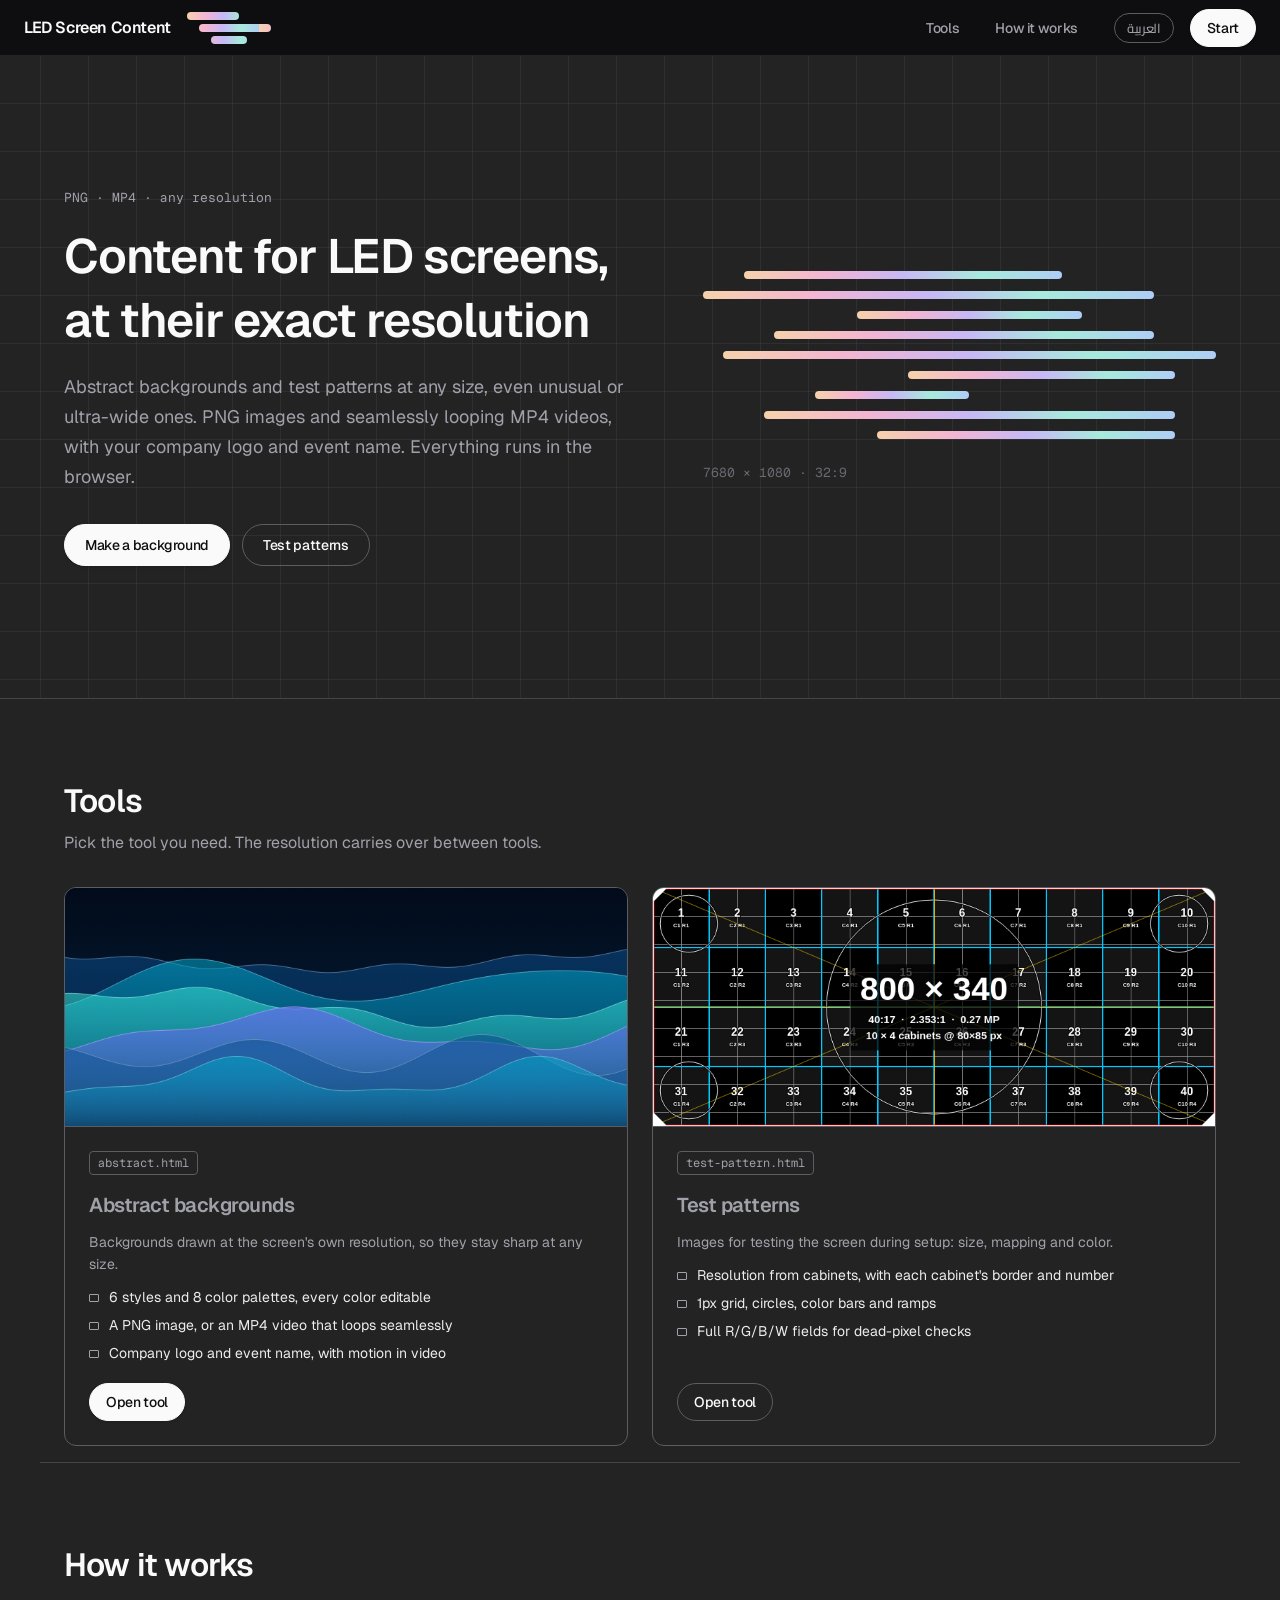
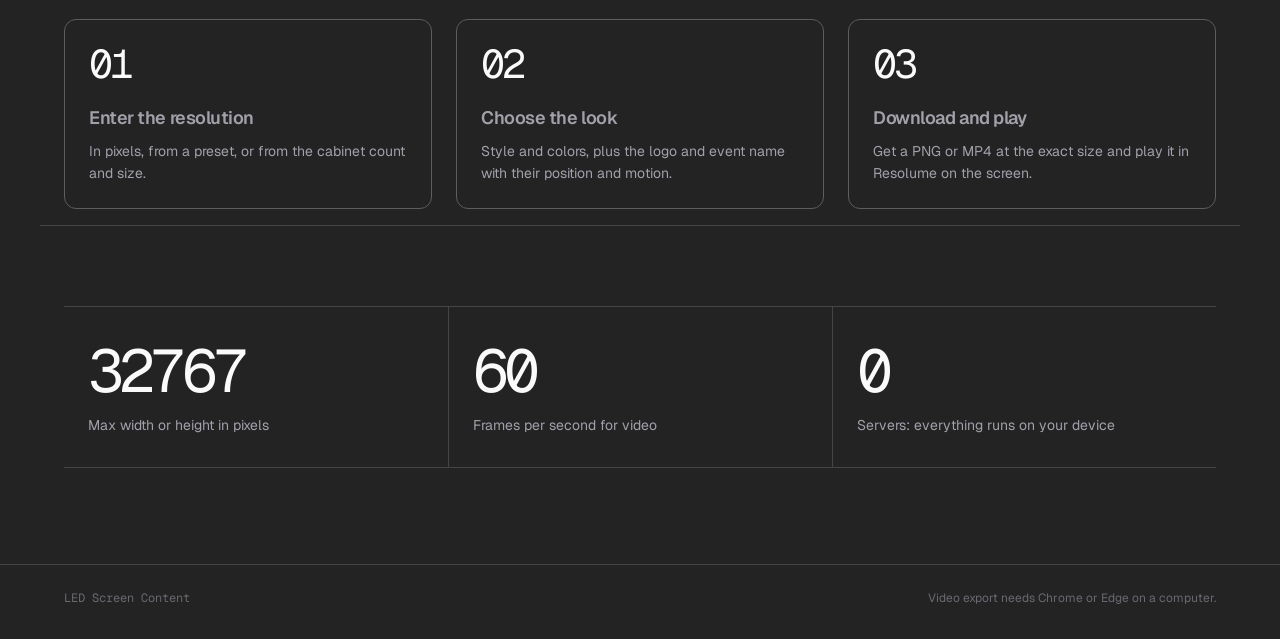
==== commit b488d9b8: "Make English the default language, with an Arabic toggle All three pages now ship in English, with a" ====
--- a/index.html
+++ b/index.html
@@ -1,15 +1,16 @@
 <!doctype html>
-<html lang="ar" dir="rtl">
+<html lang="en" dir="ltr">
 <head>
   <meta charset="utf-8">
   <meta name="viewport" content="width=device-width, initial-scale=1">
-  <title>LED Screen Content</title>
-  <meta name="description" content="أدوات لعمل محتوى شاشات الـ LED بأي رزلوشن: خلفيات Abstract صور وفيديو، وصور اختبار.">
+  <title data-i18n="home.docTitle">LED Screen Content</title>
+  <meta name="description" data-i18n-content="home.desc" content="Tools for making LED screen content at any resolution: abstract background images and videos, and test patterns.">
   <script>
     // links shared before the home page existed pointed at index.html with the
     // backgrounds settings in the hash: send them on to the backgrounds tool
     if (/(^#|&)(w|style|pal|cabOn)=/.test(location.hash)) location.replace('abstract.html' + location.hash);
   </script>
+  <script src="i18n.js"></script>
   <link rel="preconnect" href="https://fonts.googleapis.com">
   <link rel="preconnect" href="https://fonts.gstatic.com" crossorigin>
   <link rel="stylesheet" href="https://fonts.googleapis.com/css2?family=Cairo:wght@400;500;600;700&family=Geist:wght@400;500;600;700&family=Geist+Mono:wght@400;500&display=swap">
@@ -17,15 +18,16 @@
 </head>
 <body class="home">
   <header class="topbar">
-    <a class="brand" href="index.html" aria-label="الصفحة الرئيسية">
+    <a class="brand" href="index.html" aria-label="Home" data-i18n-aria="nav.home">
       <h1>LED Screen Content</h1>
       <span class="aurora" aria-hidden="true"><i></i><i></i><i></i></span>
     </a>
-    <nav class="tabs" aria-label="الأقسام">
-      <a href="#tools">الأدوات</a>
-      <a href="#how">إزاي بتشتغل</a>
+    <nav class="tabs" aria-label="Sections" data-i18n-aria="nav.sections">
+      <a href="#tools" data-i18n="home.navTools">Tools</a>
+      <a href="#how" data-i18n="home.navHow">How it works</a>
     </nav>
-    <a class="pill pill-primary pill-sm nav-cta" href="abstract.html">ابدأ</a>
+    <button type="button" class="lang-toggle" data-lang-toggle data-i18n="lang.toggle" data-i18n-aria="lang.toggleAria" aria-label="Switch to Arabic">العربية</button>
+    <a class="pill pill-primary pill-sm nav-cta" href="abstract.html" data-i18n="home.start">Start</a>
   </header>
 
   <main>
@@ -33,11 +35,11 @@
       <div class="container hero-inner">
         <div class="hero-copy">
           <p class="eyebrow mono">PNG · MP4 · any resolution</p>
-          <h2 class="hero-title">محتوى لشاشات الـ LED<br>بالرزلوشن بتاعها بالظبط</h2>
-          <p class="lede">خلفيات Abstract وصور اختبار بأي مقاس، حتى لو غريب أو عريض جدًا. صور PNG وفيديو MP4 بيلف من غير قطع، ومعاهم لوجو الشركة واسم الإيفنت. كله بيشتغل في المتصفح.</p>
+          <h2 class="hero-title"><span data-i18n="home.h1a">Content for LED screens,</span><br><span data-i18n="home.h1b">at their exact resolution</span></h2>
+          <p class="lede" data-i18n="home.lede">Abstract backgrounds and test patterns at any size, even unusual or ultra-wide ones. PNG images and seamlessly looping MP4 videos, with your company logo and event name. Everything runs in the browser.</p>
           <div class="cta-row">
-            <a class="pill pill-primary" href="abstract.html">اعمل خلفية</a>
-            <a class="pill pill-ghost" href="test-pattern.html">صور اختبار</a>
+            <a class="pill pill-primary" href="abstract.html" data-i18n="home.ctaBg">Make a background</a>
+            <a class="pill pill-ghost" href="test-pattern.html" data-i18n="home.ctaTest">Test patterns</a>
           </div>
         </div>
         <div class="hero-art" aria-hidden="true">
@@ -59,36 +61,36 @@
 
     <section id="tools" class="container section">
       <div class="section-head">
-        <h2 class="section-title">الأدوات</h2>
-        <p class="section-sub">اختار الأداة اللي محتاجها. الرزلوشن بيتنقل معاك من أداة للتانية.</p>
+        <h2 class="section-title" data-i18n="home.toolsTitle">Tools</h2>
+        <p class="section-sub" data-i18n="home.toolsSub">Pick the tool you need. The resolution carries over between tools.</p>
       </div>
       <div class="tool-grid">
         <a class="tool-card" href="abstract.html">
           <canvas class="tool-preview" id="prevAbstract" width="800" height="340" dir="ltr"></canvas>
           <div class="tool-body">
             <span class="tag mono">abstract.html</span>
-            <h3>خلفيات Abstract</h3>
-            <p>خلفيات بتترسم على رزلوشن الشاشة نفسه، فبتفضل حادة مهما كان المقاس.</p>
+            <h3 data-i18n="home.abTitle">Abstract backgrounds</h3>
+            <p data-i18n="home.abDesc">Backgrounds drawn at the screen's own resolution, so they stay sharp at any size.</p>
             <ul class="feats">
-              <li>6 ستايلات و 8 باليتات ألوان، وتقدر تعدّل أي لون</li>
-              <li>صورة PNG، أو فيديو MP4 بيلف loop من غير قطع</li>
-              <li>لوجو الشركة واسم الإيفنت، ومعاهم حركة في الفيديو</li>
+              <li data-i18n="home.abF1">6 styles and 8 color palettes, every color editable</li>
+              <li data-i18n="home.abF2">A PNG image, or an MP4 video that loops seamlessly</li>
+              <li data-i18n="home.abF3">Company logo and event name, with motion in video</li>
             </ul>
-            <span class="pill pill-primary pill-sm">افتح الأداة</span>
+            <span class="pill pill-primary pill-sm" data-i18n="home.open">Open tool</span>
           </div>
         </a>
         <a class="tool-card" href="test-pattern.html">
           <canvas class="tool-preview" id="prevTest" width="800" height="340" dir="ltr"></canvas>
           <div class="tool-body">
             <span class="tag mono">test-pattern.html</span>
-            <h3>صور اختبار</h3>
-            <p>صور لاختبار الشاشة وقت التركيب: المقاس، والـ mapping، والألوان.</p>
+            <h3 data-i18n="home.tpTitle">Test patterns</h3>
+            <p data-i18n="home.tpDesc">Images for testing the screen during setup: size, mapping and color.</p>
             <ul class="feats">
-              <li>حساب الرزلوشن بالكابينات، وحدود كل كابينة ورقمها</li>
-              <li>Grid بخطوط 1px، ودواير، و Color bars، وتدرجات</li>
-              <li>ألوان كاملة R/G/B/W لاختبار الـ dead pixels</li>
+              <li data-i18n="home.tpF1">Resolution from cabinets, with each cabinet's border and number</li>
+              <li data-i18n="home.tpF2">1px grid, circles, color bars and ramps</li>
+              <li data-i18n="home.tpF3">Full R/G/B/W fields for dead-pixel checks</li>
             </ul>
-            <span class="pill pill-ghost pill-sm">افتح الأداة</span>
+            <span class="pill pill-ghost pill-sm" data-i18n="home.open">Open tool</span>
           </div>
         </a>
       </div>
@@ -96,32 +98,32 @@
 
     <section id="how" class="container section">
       <div class="section-head">
-        <h2 class="section-title">إزاي بتشتغل</h2>
+        <h2 class="section-title" data-i18n="home.howTitle">How it works</h2>
       </div>
       <ol class="steps">
         <li class="step">
           <span class="step-num mono">01</span>
-          <h3>اكتب الرزلوشن</h3>
-          <p>بالبكسل، أو من preset جاهز، أو احسبه بعدد الكابينات ومقاسها.</p>
+          <h3 data-i18n="home.s1">Enter the resolution</h3>
+          <p data-i18n="home.s1d">In pixels, from a preset, or from the cabinet count and size.</p>
         </li>
         <li class="step">
           <span class="step-num mono">02</span>
-          <h3>اختار الشكل</h3>
-          <p>الستايل والألوان، وضيف اللوجو واسم الإيفنت وحدد مكانهم وحركتهم.</p>
+          <h3 data-i18n="home.s2">Choose the look</h3>
+          <p data-i18n="home.s2d">Style and colors, plus the logo and event name with their position and motion.</p>
         </li>
         <li class="step">
           <span class="step-num mono">03</span>
-          <h3>حمّل وشغّل</h3>
-          <p>نزّل PNG أو MP4 بالمقاس بالظبط، وشغّله على Resolume على الشاشة.</p>
+          <h3 data-i18n="home.s3">Download and play</h3>
+          <p data-i18n="home.s3d">Get a PNG or MP4 at the exact size and play it in Resolume on the screen.</p>
         </li>
       </ol>
     </section>
 
     <section class="container section">
       <dl class="stats">
-        <div class="stat"><dt class="stat-num mono">32767</dt><dd>أقصى عرض أو ارتفاع بالبكسل</dd></div>
-        <div class="stat"><dt class="stat-num mono">60</dt><dd>فريم في الثانية للفيديو</dd></div>
-        <div class="stat"><dt class="stat-num mono">0</dt><dd>سيرفر: كله بيتعمل على جهازك</dd></div>
+        <div class="stat"><dt class="stat-num mono">32767</dt><dd data-i18n="home.stat1">Max width or height in pixels</dd></div>
+        <div class="stat"><dt class="stat-num mono">60</dt><dd data-i18n="home.stat2">Frames per second for video</dd></div>
+        <div class="stat"><dt class="stat-num mono">0</dt><dd data-i18n="home.stat3">Servers: everything runs on your device</dd></div>
       </dl>
     </section>
   </main>
@@ -129,7 +131,7 @@
   <footer class="site-footer">
     <div class="container footer-inner">
       <span class="mono">LED Screen Content</span>
-      <span>الفيديو محتاج Chrome أو Edge على الكمبيوتر.</span>
+      <span data-i18n="home.footer">Video export needs Chrome or Edge on a computer.</span>
     </div>
   </footer>
 
--- a/style.css
+++ b/style.css
@@ -84,6 +84,7 @@
 
 .tabs { display: flex; gap: 4px; margin-inline-start: auto; }
 .tabs a {
+  white-space: nowrap;
   color: var(--color-mute-gray);
   text-decoration: none;
   padding: 6px 16px;
@@ -234,7 +235,7 @@
 .swatches button[data-color="#000000"] { color: var(--color-bone-white); }
 
 /* ---------- feedback: weight and contrast, no signal colours ---------- */
-.meta { margin: 4px 0 0; color: var(--color-mute-gray); direction: ltr; text-align: right; font-size: 12px; line-height: 18px; }
+.meta { margin: 4px 0 0; color: var(--color-mute-gray); direction: ltr; text-align: left; font-size: 12px; line-height: 18px; }
 .note { color: var(--color-ash); font-size: 12px; line-height: 18px; margin: 8px 0 0; }
 .warn {
   margin: 12px 0 0;
@@ -442,7 +443,7 @@
   padding-top: 112px;
   padding-bottom: 112px;
 }
-.eyebrow { margin: 0 0 16px; font-size: 13px; line-height: 20px; color: var(--color-mute-gray); direction: ltr; text-align: right; }
+.eyebrow { margin: 0 0 16px; font-size: 13px; line-height: 20px; color: var(--color-mute-gray); direction: ltr; text-align: left; }
 .hero-title {
   margin: 0;
   font-size: 48px;
@@ -523,14 +524,14 @@
   border: 1px solid var(--color-wire-gray);
   border-radius: var(--radius-card);
 }
-.step-num { display: block; font-size: 40px; line-height: 40px; letter-spacing: -0.08em; color: var(--color-bone-white); direction: ltr; text-align: right; }
+.step-num { display: block; font-size: 40px; line-height: 40px; letter-spacing: -0.08em; color: var(--color-bone-white); direction: ltr; text-align: left; }
 .step h3 { margin: 20px 0 8px; font-size: 18px; line-height: 28px; font-weight: 600; }
 .step p { margin: 0; font-size: 14px; line-height: 22px; color: var(--color-mute-gray); }
 
 .stats { margin: 0; display: grid; grid-template-columns: repeat(3, 1fr); border-top: 1px solid var(--color-smoke); border-bottom: 1px solid var(--color-smoke); }
 .stat { padding: 32px 24px; }
 .stat + .stat { border-inline-start: 1px solid var(--color-smoke); }
-.stat-num { font-size: 60px; line-height: 64px; letter-spacing: -0.08em; color: var(--color-bone-white); direction: ltr; text-align: right; }
+.stat-num { font-size: 60px; line-height: 64px; letter-spacing: -0.08em; color: var(--color-bone-white); direction: ltr; text-align: left; }
 .stat dd { margin: 12px 0 0; font-size: 14px; line-height: 20px; color: var(--color-mute-gray); }
 
 .site-footer { margin-top: 80px; border-top: 1px solid var(--color-smoke); }
@@ -553,3 +554,32 @@
   .stat + .stat { border-inline-start: 0; border-top: 1px solid var(--color-smoke); }
   .stat-num { font-size: 48px; line-height: 52px; }
 }
+
+/* ---------- language ---------- */
+/* LTR-isolated numeric blocks line up with the reading direction */
+[dir=rtl] .meta, [dir=rtl] .eyebrow, [dir=rtl] .step-num, [dir=rtl] .stat-num { text-align: right; }
+
+.lang-toggle {
+  flex: none;
+  padding: 4px 12px;
+  font-size: 13px;
+  line-height: 20px;
+  color: var(--color-mute-gray);
+  border-color: var(--color-wire-gray);
+}
+.lang-toggle:hover { color: var(--color-bone-white); border-color: var(--color-bone-white); }
+[dir=ltr] .lang-toggle { font-family: "Cairo", var(--font-sans); }
+[dir=rtl] .lang-toggle { font-family: "Geist", var(--font-sans); letter-spacing: var(--tracking); }
+.tabs + .lang-toggle { margin-inline-start: 4px; }
+
+/* English headings get the system's tight tracking; Arabic never does */
+[dir=ltr] h2, [dir=ltr] h3, [dir=ltr] .hero-title, [dir=ltr] .section-title, [dir=ltr] .tabs a, [dir=ltr] button, [dir=ltr] .pill, [dir=ltr] label {
+  letter-spacing: var(--tracking);
+}
+
+@media (max-width: 600px) {
+  .topbar { gap: 8px; }
+  .topbar h1 { font-size: 13px; }
+  .tabs a { padding: 6px 8px; font-size: 12px; }
+  .lang-toggle { padding: 4px 8px; font-size: 12px; }
+}
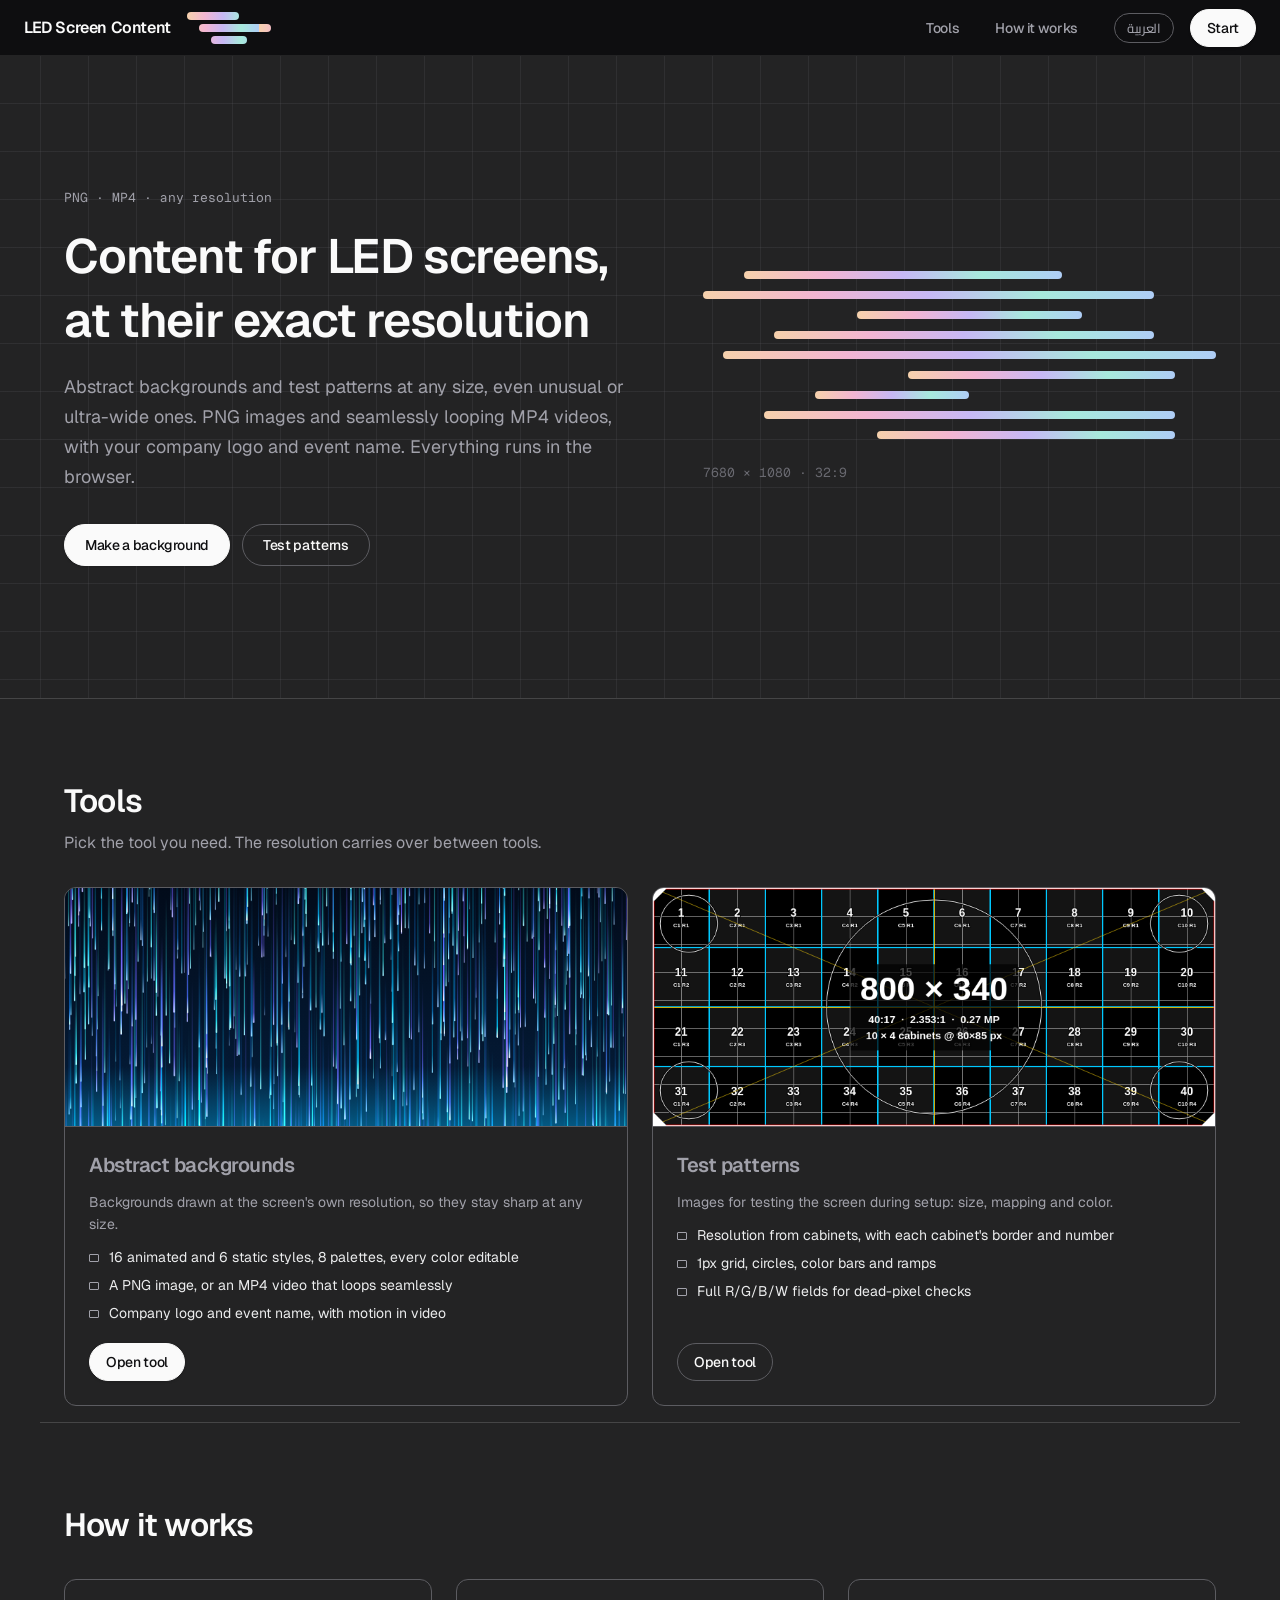
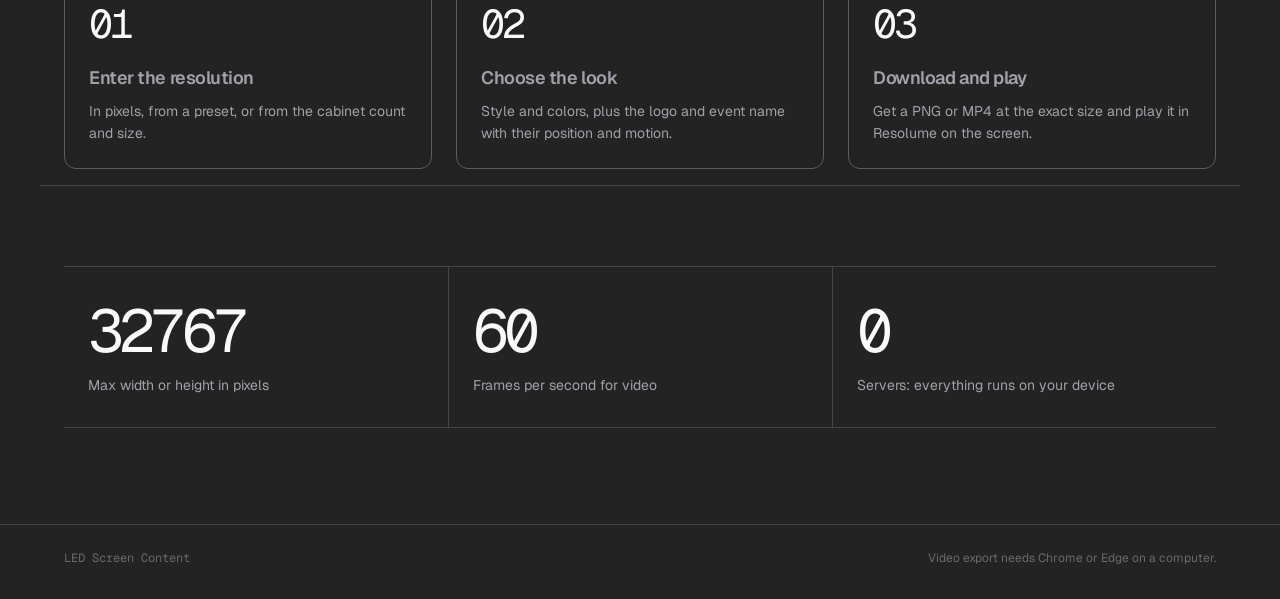
==== commit 39e1a074: "Home: remove the file-name tags from the tool cards Co-Authored-By: Claude Opus 5.5 <noreply@anthrop" ====
--- a/index.html
+++ b/index.html
@@ -68,7 +68,6 @@
         <a class="tool-card" href="abstract.html">
           <canvas class="tool-preview" id="prevAbstract" width="800" height="340" dir="ltr"></canvas>
           <div class="tool-body">
-            <span class="tag mono">abstract.html</span>
             <h3 data-i18n="home.abTitle">Abstract backgrounds</h3>
             <p data-i18n="home.abDesc">Backgrounds drawn at the screen's own resolution, so they stay sharp at any size.</p>
             <ul class="feats">
@@ -82,7 +81,6 @@
         <a class="tool-card" href="test-pattern.html">
           <canvas class="tool-preview" id="prevTest" width="800" height="340" dir="ltr"></canvas>
           <div class="tool-body">
-            <span class="tag mono">test-pattern.html</span>
             <h3 data-i18n="home.tpTitle">Test patterns</h3>
             <p data-i18n="home.tpDesc">Images for testing the screen during setup: size, mapping and color.</p>
             <ul class="feats">
--- a/style.css
+++ b/style.css
@@ -170,6 +170,18 @@
 
 .cab-fields { transition: opacity .15s; }
 .cab-fields.off { opacity: .4; pointer-events: none; }
+.physical { margin: 12px 0 0; color: var(--color-mute-gray); font-size: 12px; line-height: 18px; }
+.scr-note { margin: -4px 0 12px; }
+.cab-form { border: 1px solid var(--color-smoke); border-radius: 12px; padding: 12px; margin: 0 0 12px; }
+.cab-form .physical:empty { display: none; }
+.cab-btns { margin: -4px 0 12px; }
+.summary { margin-top: 12px; display: grid; grid-template-columns: 1fr 1fr; gap: 8px; }
+.summary div { border: 1px solid var(--color-smoke); border-radius: 4px; padding: 8px 10px; min-width: 0; }
+.summary span { display: block; color: var(--color-mute-gray); font-size: 12px; line-height: 16px; }
+.summary b { display: block; font-family: var(--font-mono); font-weight: 500; font-size: 14px; line-height: 20px; color: var(--color-off-white); direction: ltr; text-align: start; overflow-wrap: anywhere; }
+.summary .physical { grid-column: 1 / -1; margin: 0; white-space: pre-line; }
+[dir=rtl] .summary b { text-align: right; }
+.summary .err { color: var(--color-bone-white); font-weight: 600; }
 
 /* segmented choice (test-pattern backgrounds) */
 .seg { display: flex; flex-wrap: wrap; gap: 8px; }
@@ -495,15 +507,7 @@
   border-bottom: 1px solid var(--color-wire-gray);
 }
 .tool-body { display: flex; flex-direction: column; align-items: flex-start; gap: 12px; padding: 24px; flex: 1; }
-.tag {
-  padding: 2px 8px;
-  border: 1px solid var(--color-wire-gray);
-  border-radius: var(--radius-sm);
-  font-size: 12px;
-  line-height: 18px;
-  color: var(--color-mute-gray);
-}
-.tool-body h3 { margin: 4px 0 0; font-size: 20px; line-height: 28px; font-weight: 600; }
+.tool-body h3 { margin: 0; font-size: 20px; line-height: 28px; font-weight: 600; }
 .tool-body p { margin: 0; font-size: 14px; line-height: 22px; color: var(--color-mute-gray); }
 .feats { margin: 0 0 8px; padding: 0; list-style: none; display: flex; flex-direction: column; gap: 8px; flex: 1; }
 .feats li { position: relative; padding-inline-start: 20px; font-size: 14px; line-height: 20px; color: var(--color-off-white); }
@@ -583,3 +587,18 @@
   .tabs a { padding: 6px 8px; font-size: 12px; }
   .lang-toggle { padding: 4px 8px; font-size: 12px; }
 }
+
+.kind-seg { margin-bottom: 12px; }
+.style-btn[hidden] { display: none !important; }
+
+/* ---------- screensaver how-to ---------- */
+.ss-btns { margin-top: 12px; }
+.ss-btns .pill, .ss-btns button { flex: 1; }
+.howto { margin-top: 12px; border: 1px solid var(--color-wire-gray); border-radius: var(--radius-card); padding: 12px 16px; background: var(--color-recess-black); }
+.howto summary { cursor: pointer; font-size: 14px; line-height: 20px; font-weight: 500; color: var(--color-off-white); }
+.howto summary:focus-visible { outline: 1px solid var(--color-bone-white); outline-offset: 4px; border-radius: var(--radius-sm); }
+.howto h3 { margin: 16px 0 6px; color: var(--color-bone-white); font-size: 13px; }
+.howto ol { margin: 0; padding-inline-start: 20px; color: var(--color-off-white); font-size: 13px; line-height: 20px; }
+.howto li + li { margin-top: 4px; }
+.howto p { margin: 6px 0 0; color: var(--color-off-white); font-size: 13px; line-height: 20px; }
+.howto a { color: var(--color-bone-white); word-break: break-all; }
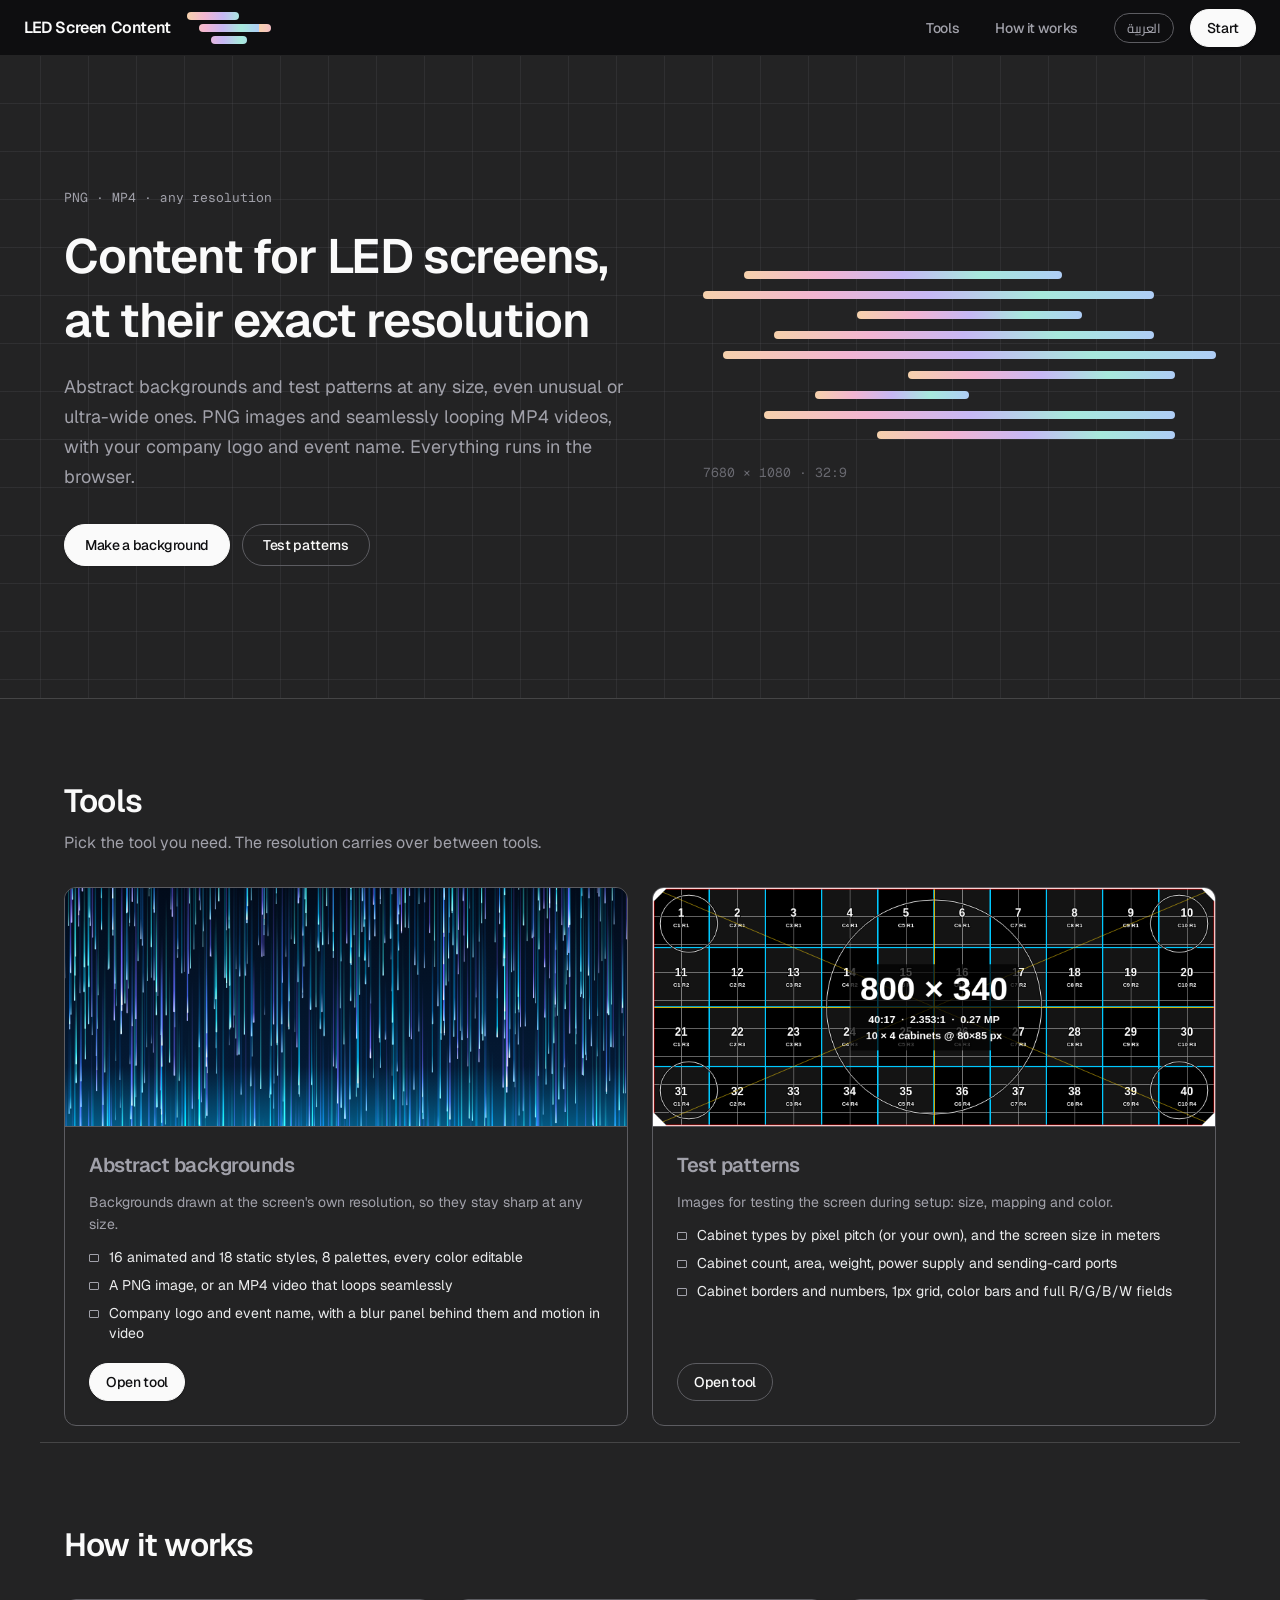
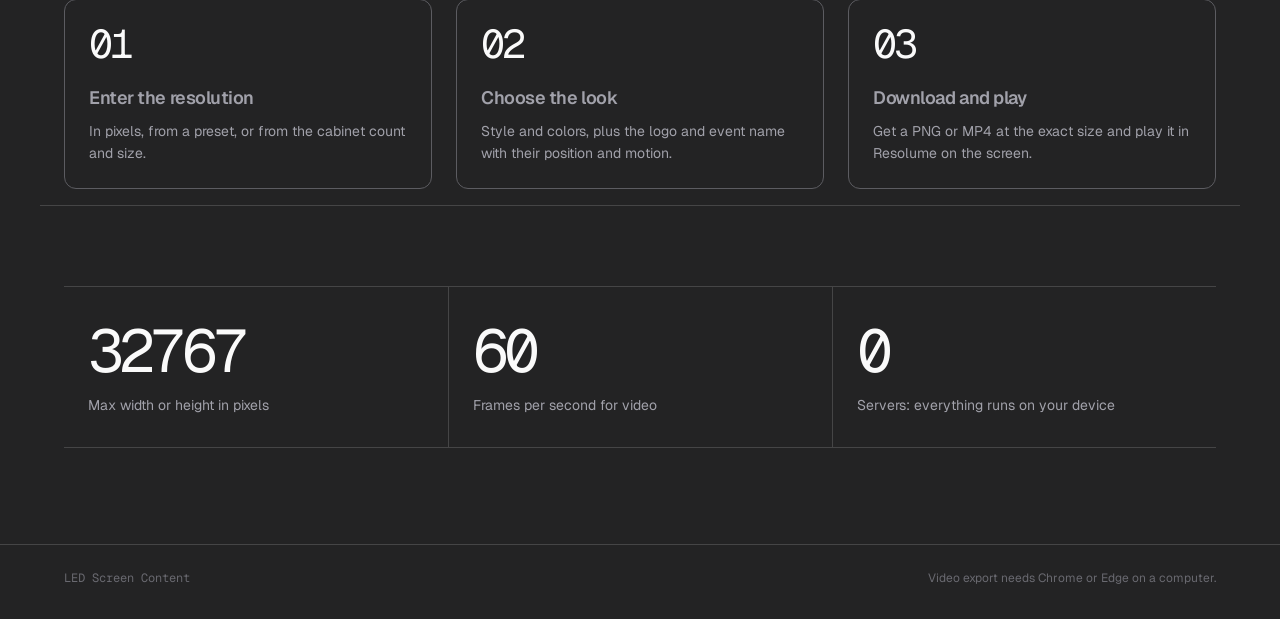
==== commit b8408085: "Backgrounds: 12 new static styles, blur panel behind logo and text - Static styles: Hex Grid, Sunbur" ====
--- a/index.html
+++ b/index.html
@@ -71,9 +71,9 @@
             <h3 data-i18n="home.abTitle">Abstract backgrounds</h3>
             <p data-i18n="home.abDesc">Backgrounds drawn at the screen's own resolution, so they stay sharp at any size.</p>
             <ul class="feats">
-              <li data-i18n="home.abF1">6 styles and 8 color palettes, every color editable</li>
+              <li data-i18n="home.abF1" id="abF1">Animated and static styles, 8 palettes, every color editable</li>
               <li data-i18n="home.abF2">A PNG image, or an MP4 video that loops seamlessly</li>
-              <li data-i18n="home.abF3">Company logo and event name, with motion in video</li>
+              <li data-i18n="home.abF3">Company logo and event name, with a blur panel behind them and motion in video</li>
             </ul>
             <span class="pill pill-primary pill-sm" data-i18n="home.open">Open tool</span>
           </div>
@@ -84,9 +84,9 @@
             <h3 data-i18n="home.tpTitle">Test patterns</h3>
             <p data-i18n="home.tpDesc">Images for testing the screen during setup: size, mapping and color.</p>
             <ul class="feats">
-              <li data-i18n="home.tpF1">Resolution from cabinets, with each cabinet's border and number</li>
-              <li data-i18n="home.tpF2">1px grid, circles, color bars and ramps</li>
-              <li data-i18n="home.tpF3">Full R/G/B/W fields for dead-pixel checks</li>
+              <li data-i18n="home.tpF1">Cabinet types by pixel pitch (or your own), and the screen size in meters</li>
+              <li data-i18n="home.tpF2">Cabinet count, area, weight, power supply and sending-card ports</li>
+              <li data-i18n="home.tpF3">Cabinet borders and numbers, 1px grid, color bars and full R/G/B/W fields</li>
             </ul>
             <span class="pill pill-ghost pill-sm" data-i18n="home.open">Open tool</span>
           </div>
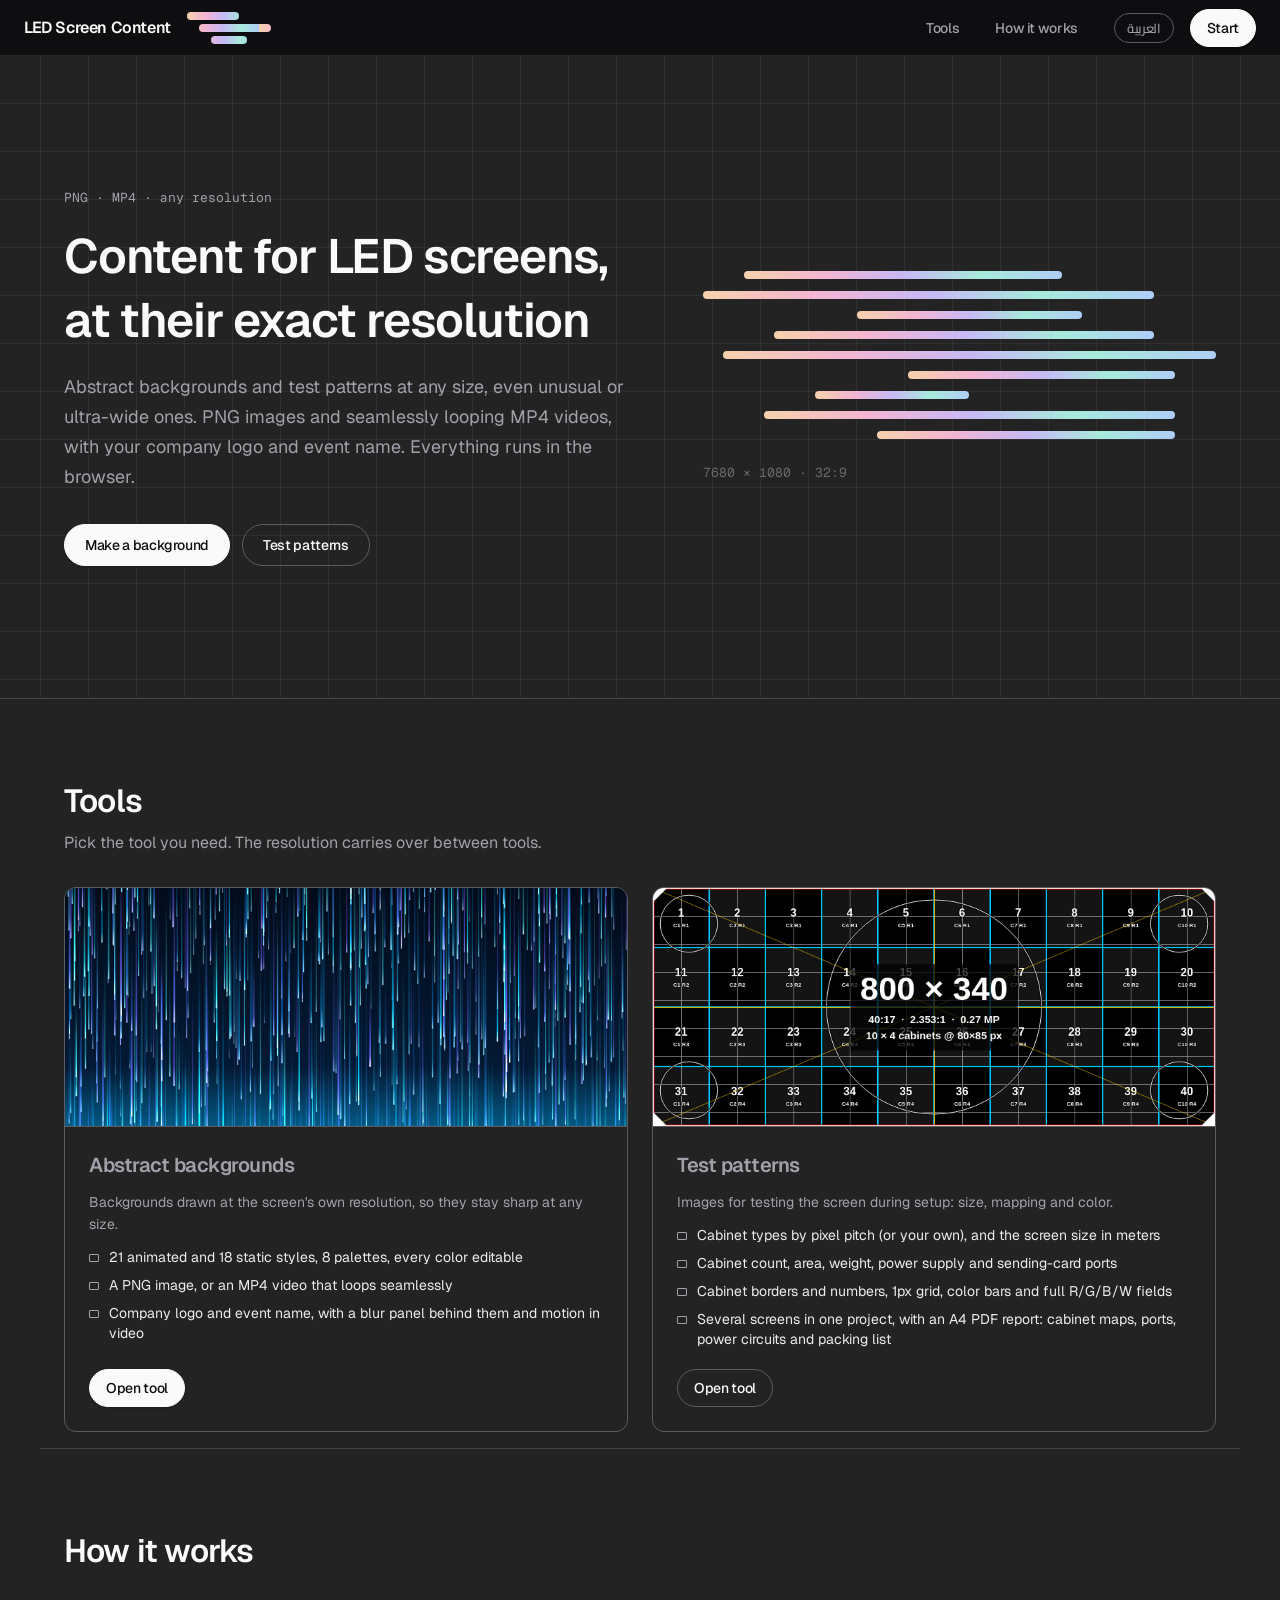
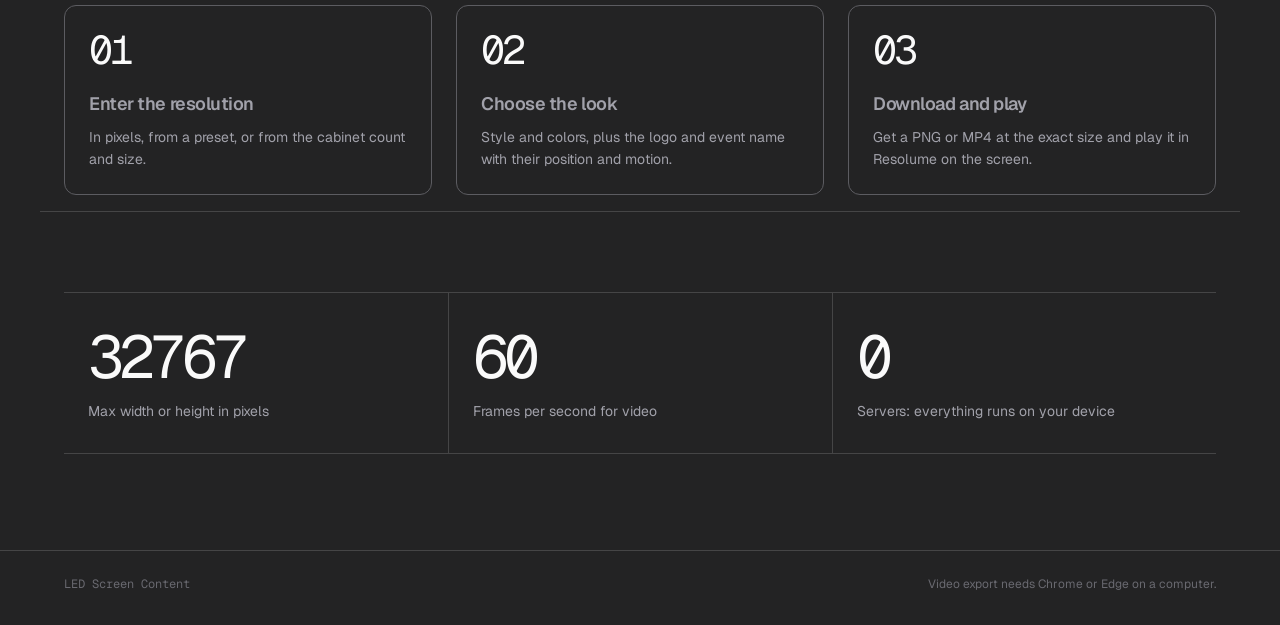
==== commit 009d1986: "Projects with several screens and a print-ready PDF report Test patterns: a Project section groups s" ====
--- a/index.html
+++ b/index.html
@@ -87,6 +87,7 @@
               <li data-i18n="home.tpF1">Cabinet types by pixel pitch (or your own), and the screen size in meters</li>
               <li data-i18n="home.tpF2">Cabinet count, area, weight, power supply and sending-card ports</li>
               <li data-i18n="home.tpF3">Cabinet borders and numbers, 1px grid, color bars and full R/G/B/W fields</li>
+              <li data-i18n="home.tpF4">Several screens in one project, with an A4 PDF report: cabinet maps, ports, power circuits and packing list</li>
             </ul>
             <span class="pill pill-ghost pill-sm" data-i18n="home.open">Open tool</span>
           </div>
--- a/style.css
+++ b/style.css
@@ -181,6 +181,7 @@
 .summary b { display: block; font-family: var(--font-mono); font-weight: 500; font-size: 14px; line-height: 20px; color: var(--color-off-white); direction: ltr; text-align: start; overflow-wrap: anywhere; }
 .summary .physical { grid-column: 1 / -1; margin: 0; white-space: pre-line; }
 [dir=rtl] .summary b { text-align: right; }
+.bd-opts { border-inline-start: 1px solid var(--color-smoke); padding-inline-start: 12px; margin-bottom: 12px; }
 .summary .err { color: var(--color-bone-white); font-weight: 600; }
 
 /* segmented choice (test-pattern backgrounds) */
@@ -602,3 +603,49 @@
 .howto li + li { margin-top: 4px; }
 .howto p { margin: 6px 0 0; color: var(--color-off-white); font-size: 13px; line-height: 20px; }
 .howto a { color: var(--color-bone-white); word-break: break-all; }
+
+/* ---------- project: several screens (test-pattern page) ---------- */
+.pj-intro { margin: 0 0 12px; }
+.pj-head { display: flex; align-items: center; justify-content: space-between; gap: 8px; margin: -4px 0 6px; }
+.pj-count { font-size: 12px; line-height: 18px; color: var(--color-mute-gray); }
+.pj-list {
+  display: flex;
+  flex-direction: column;
+  max-height: 232px;
+  overflow-y: auto;
+  margin-bottom: 8px;
+  border: 1px solid var(--color-smoke);
+  border-radius: var(--radius-sm);
+}
+.pj-item {
+  display: grid;
+  grid-template-columns: 18px minmax(0, 1fr) auto;
+  gap: 8px;
+  align-items: center;
+  width: 100%;
+  padding: 7px 10px;
+  border: 0;
+  border-bottom: 1px solid var(--color-smoke);
+  border-radius: 0;
+  background: transparent;
+  color: var(--color-off-white);
+  text-align: start;
+  font-size: 13px;
+  line-height: 20px;
+  font-weight: 400;
+}
+.pj-item:last-child { border-bottom: 0; }
+.pj-item:hover { background: var(--color-recess-black); }
+.pj-item:focus-visible { outline-offset: -2px; }
+.pj-item[aria-pressed="true"] { background: var(--color-bone-white); color: var(--color-true-black); font-weight: 500; }
+.pj-n, .pj-res { font-family: var(--font-mono); font-size: 12px; color: var(--color-mute-gray); }
+.pj-res { direction: ltr; unicode-bidi: isolate; }
+.pj-item[aria-pressed="true"] .pj-n, .pj-item[aria-pressed="true"] .pj-res { color: inherit; opacity: .7; }
+.pj-nm { overflow: hidden; text-overflow: ellipsis; white-space: nowrap; }
+.pj-empty { margin: 0; padding: 10px; }
+.pj-tools { display: flex; flex-wrap: wrap; gap: 6px; margin-bottom: 12px; }
+.pj-move { display: flex; gap: 4px; }
+.pj-move button { min-width: 30px; padding: 2px 8px; }
+.pj-file { margin-top: 4px; }
+.pj-report { margin: 12px 0 0; }
+.pj-msg:empty { display: none; }
